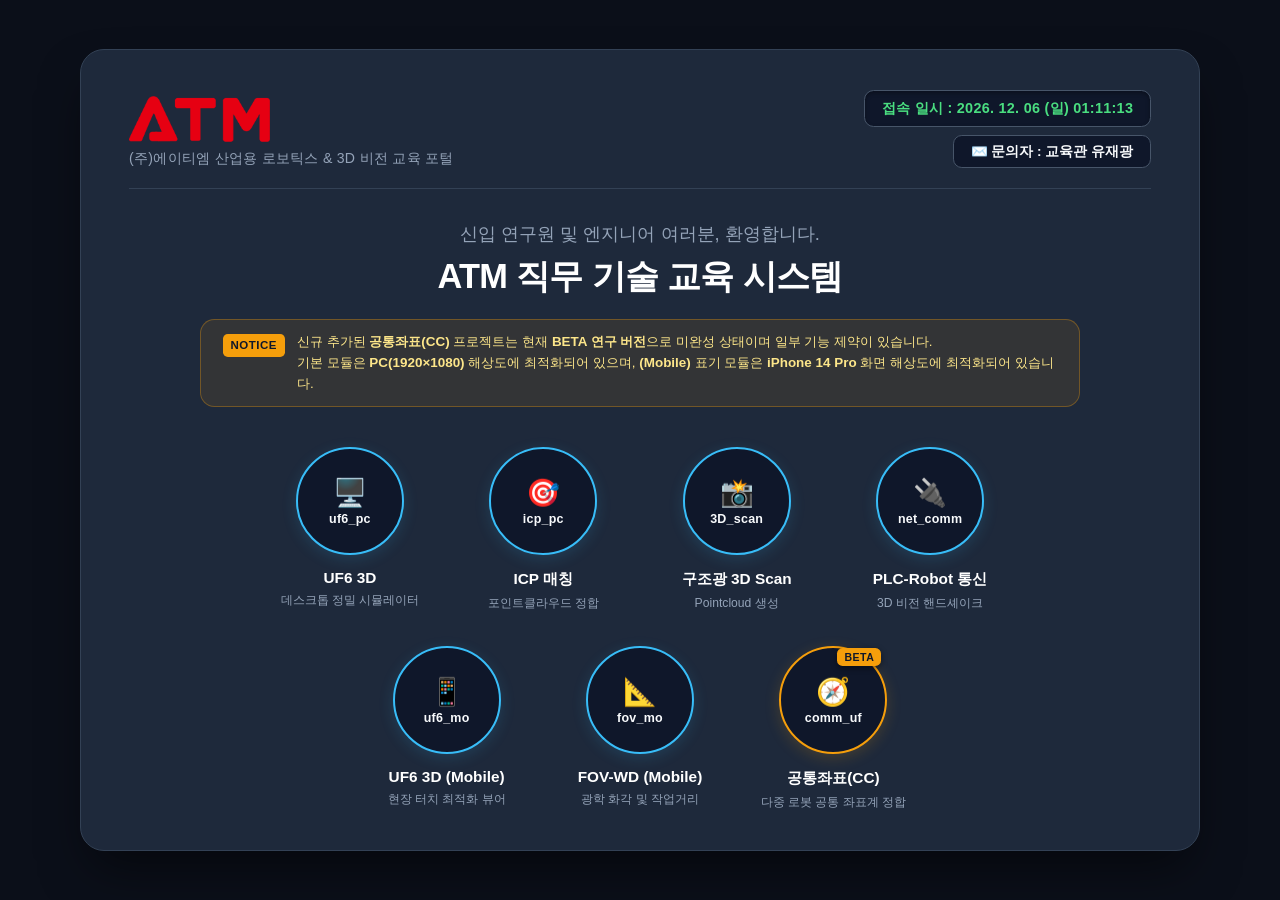
==== index.html @ d4930026 "Common Coordinate 도입 공통좌표계 이용한 시뮬레이터 프로젝트 투입.. 아직은 베타 시작 버젼 comm_uf.html" ====
<!DOCTYPE html>
<html lang="ko">
<head>
  <meta charset="UTF-8">
  <meta name="viewport" content="width=device-width, initial-scale=1.0, viewport-fit=cover">
  <title>ATM 신입 직원 교육 시스템</title>
  <style>
    :root {
      --bg-color: #0b0f19;
      --card-bg: #1e293b;
      --card-border: #334155;
      --accent-blue: #38bdf8;
      --accent-green: #4ade80;
      --accent-amber: #f59e0b;
      --text-main: #f8fafc;
      --text-sub: #94a3b8;
    }

    * {
      box-sizing: border-box;
      margin: 0;
      padding: 0;
      font-family: -apple-system, BlinkMacSystemFont, "Segoe UI", Roboto, "Noto Sans KR", sans-serif;
    }

    body {
      background-color: var(--bg-color);
      color: var(--text-main);
      min-height: 100vh;
      display: flex;
      justify-content: center;
      align-items: center;
      padding: 1.5rem;
    }

    /* PC 1920x1080 기준 쾌적한 와이드 카드 컨테이너 */
    .container {
      background: var(--card-bg);
      border: 1px solid var(--card-border);
      border-radius: 1.5rem;
      padding: 2.5rem 3rem;
      max-width: 1120px;
      width: 100%;
      box-shadow: 0 25px 50px -12px rgba(0, 0, 0, 0.55);
    }

    /* 헤더 영역: ATM 로고 이미지(홈페이지 링크) 및 실시간 접속 일시 + 문의자 박스 */
    .header {
      display: flex;
      justify-content: space-between;
      align-items: flex-end;
      border-bottom: 1px solid var(--card-border);
      padding-bottom: 1.25rem;
      margin-bottom: 2rem;
      gap: 1rem;
    }

    .brand-wrap {
      display: flex;
      flex-direction: column;
      gap: 0.45rem;
    }

    .brand-link {
      display: inline-flex;
      align-items: center;
      text-decoration: none;
      transition: transform 0.2s ease, opacity 0.2s ease;
      width: fit-content;
    }

    .brand-link:hover {
      transform: scale(1.03);
      opacity: 0.92;
    }

    /* 기존 2rem 텍스트보다 크고 선명한 로고 크기 */
    .brand-logo {
      height: 46px;
      width: auto;
      display: block;
      object-fit: contain;
    }

    .brand-sub {
      font-size: 0.88rem;
      color: var(--text-sub);
      font-weight: 500;
      letter-spacing: 0.02em;
    }

    /* 우측 정렬 컨테이너: 접속 일시 뱃지와 문의자 박스의 오른쪽 끝선 일치 */
    .header-right {
      display: flex;
      flex-direction: column;
      align-items: flex-end;
      gap: 0.5rem;
    }

    .date-badge {
      background: #0f172a;
      border: 1px solid #475569;
      padding: 0.5rem 1.05rem;
      border-radius: 0.6rem;
      font-size: 0.9rem;
      font-weight: 600;
      color: var(--accent-green);
      letter-spacing: 0.02em;
      box-shadow: inset 0 2px 4px rgba(0, 0, 0, 0.3);
      white-space: nowrap;
      font-variant-numeric: tabular-nums;
    }

    /* 문의자 메일 링크 박스 (헤더 하단 구분선 바로 위, 우측 끝 정렬) */
    .contact-box {
      display: inline-flex;
      align-items: center;
      gap: 0.45rem;
      background: #0f172a;
      border: 1px solid #475569;
      padding: 0.42rem 1.05rem;
      border-radius: 0.55rem;
      font-size: 0.85rem;
      font-weight: 600;
      color: var(--text-main);
      text-decoration: none;
      transition: all 0.2s ease;
      white-space: nowrap;
    }

    .contact-box:hover {
      border-color: var(--accent-blue);
      background: rgba(56, 189, 248, 0.12);
      color: var(--accent-blue);
      box-shadow: 0 0 12px rgba(56, 189, 248, 0.25);
    }

    /* 인사말 및 메인 타이틀 */
    .greeting-section {
      text-align: center;
      margin-bottom: 2.5rem;
    }

    .welcome-text {
      font-size: 1.15rem;
      color: var(--text-sub);
      margin-bottom: 0.5rem;
      font-weight: 400;
    }

    .main-title {
      font-size: 2.15rem;
      font-weight: 800;
      color: #ffffff;
      letter-spacing: -0.02em;
      line-height: 1.3;
      margin-bottom: 1.25rem;
    }

    /* 안내 공지 배너 */
    .notice-banner {
      display: inline-flex;
      align-items: flex-start;
      gap: 0.75rem;
      background: rgba(245, 158, 11, 0.1);
      border: 1px solid rgba(245, 158, 11, 0.32);
      color: #fde68a;
      padding: 0.75rem 1.35rem;
      border-radius: 0.9rem;
      font-size: 0.84rem;
      line-height: 1.55;
      text-align: left;
      max-width: 880px;
    }

    .notice-tag {
      background: var(--accent-amber);
      color: #0f172a;
      font-size: 0.72rem;
      font-weight: 800;
      padding: 0.18rem 0.5rem;
      border-radius: 0.3rem;
      letter-spacing: 0.04em;
      flex-shrink: 0;
      margin-top: 0.12rem;
    }

    /* 7대 모듈 2단 균형 배치 (상단 4개 PC 전용 / 하단 3개 Mobile 및 Beta) */
    .modules-wrapper {
      display: flex;
      flex-direction: column;
      gap: 2.2rem;
    }

    .modules-row {
      display: flex;
      justify-content: center;
      flex-wrap: wrap;
      gap: 2.4rem;
    }

    .module-item {
      display: flex;
      flex-direction: column;
      align-items: center;
      text-decoration: none;
      color: inherit;
      width: 155px;
      position: relative;
      transition: transform 0.25s cubic-bezier(0.4, 0, 0.2, 1);
    }

    .module-item:hover {
      transform: translateY(-6px);
    }

    /* 원형 버튼 디자인 */
    .circle-btn {
      width: 108px;
      height: 108px;
      border-radius: 50%;
      background: #0f172a;
      border: 2px solid var(--accent-blue);
      display: flex;
      flex-direction: column;
      justify-content: center;
      align-items: center;
      box-shadow: 0 4px 15px rgba(56, 189, 248, 0.15);
      transition: all 0.25s ease;
      cursor: pointer;
      position: relative;
    }

    .module-item:hover .circle-btn {
      background: var(--accent-blue);
      border-color: var(--accent-blue);
      box-shadow: 0 0 24px rgba(56, 189, 248, 0.55);
    }

    /* Beta 프로젝트 강조 테두리 */
    .module-item.is-beta .circle-btn {
      border-color: var(--accent-amber);
      box-shadow: 0 4px 15px rgba(245, 158, 11, 0.18);
    }

    .module-item.is-beta:hover .circle-btn {
      background: var(--accent-amber);
      border-color: var(--accent-amber);
      box-shadow: 0 0 24px rgba(245, 158, 11, 0.55);
    }

    .btn-icon {
      font-size: 1.7rem;
      margin-bottom: 0.22rem;
      color: var(--accent-blue);
      transition: color 0.25s ease;
    }

    .module-item.is-beta .btn-icon {
      color: var(--accent-amber);
    }

    .btn-code {
      font-size: 0.78rem;
      font-weight: 700;
      color: var(--text-main);
      transition: color 0.25s ease;
      letter-spacing: 0.02em;
    }

    .module-item:hover .btn-icon,
    .module-item:hover .btn-code {
      color: #0f172a;
    }

    /* 오직 공통좌표(CC)에만 부착되는 BETA 뱃지 */
    .beta-badge {
      position: absolute;
      top: 0px;
      right: 4px;
      background: var(--accent-amber);
      color: #0f172a;
      font-size: 0.66rem;
      font-weight: 800;
      padding: 0.16rem 0.45rem;
      border-radius: 0.35rem;
      letter-spacing: 0.04em;
      box-shadow: 0 2px 6px rgba(0, 0, 0, 0.45);
    }

    /* 버튼 하단 텍스트 */
    .module-title {
      margin-top: 0.85rem;
      font-size: 0.96rem;
      font-weight: 700;
      text-align: center;
      color: #ffffff;
      white-space: nowrap;
    }

    .module-desc {
      font-size: 0.76rem;
      color: var(--text-sub);
      text-align: center;
      margin-top: 0.3rem;
      line-height: 1.35;
      word-break: keep-all;
    }

    /* 태블릿 반응형 */
    @media (max-width: 880px) {
      .container {
        padding: 2rem 1.5rem;
      }

      .modules-row {
        gap: 1.6rem 1.2rem;
      }

      .module-item {
        width: 140px;
      }
    }

    /* iPhone 14 Pro (393 x 852pt) 및 모바일 화면 최적화 */
    @media (max-width: 480px) {
      body {
        padding: 1rem 0.85rem;
        align-items: flex-start;
      }

      .container {
        padding: 1.4rem 1.1rem;
        border-radius: 1.2rem;
      }

      .header {
        flex-direction: column;
        align-items: stretch;
        gap: 0.85rem;
        padding-bottom: 1rem;
        margin-bottom: 1.4rem;
      }

      .brand-logo {
        height: 40px;
      }

      .brand-sub {
        font-size: 0.8rem;
      }

      .header-right {
        align-items: flex-end;
        width: 100%;
      }

      .date-badge {
        font-size: 0.8rem;
        padding: 0.45rem 0.85rem;
      }

      .contact-box {
        font-size: 0.78rem;
        padding: 0.4rem 0.85rem;
      }

      .greeting-section {
        margin-bottom: 1.75rem;
      }

      .welcome-text {
        font-size: 0.98rem;
      }

      .main-title {
        font-size: 1.5rem;
        margin-bottom: 1rem;
      }

      .notice-banner {
        font-size: 0.77rem;
        padding: 0.65rem 0.9rem;
        border-radius: 0.75rem;
      }

      .modules-wrapper {
        gap: 1.25rem;
      }

      .modules-row {
        display: grid;
        grid-template-columns: repeat(2, 1fr);
        gap: 1.25rem 0.75rem;
        justify-items: center;
      }

      /* 하단 3개 모듈 중 마지막 7번째 항목은 모바일 2열 그리드 하단 중앙 정렬 */
      .modules-row.bottom-row .module-item:last-child {
        grid-column: 1 / -1;
      }

      .module-item {
        width: 100%;
        max-width: 155px;
      }

      .circle-btn {
        width: 92px;
        height: 92px;
      }

      .btn-icon {
        font-size: 1.5rem;
      }

      .btn-code {
        font-size: 0.74rem;
      }

      .module-title {
        font-size: 0.88rem;
      }

      .module-desc {
        font-size: 0.72rem;
      }
    }
  </style>
</head>
<body>

  <main class="container">
    <!-- 1. 헤더: ATM 로고(홈페이지 새창 링크) 및 실시간 접속 일시 + 문의자 메일 링크 박스 -->
    <header class="header">
      <div class="brand-wrap">
        <a href="http://www.atmc.co.kr/" target="_blank" rel="noopener noreferrer" class="brand-link" title="(주)에이티엠 공식 홈페이지 새 창으로 열기">
          <img src="./image/atm_red.png" alt="ATM 로고" class="brand-logo">
        </a>
        <div class="brand-sub">(주)에이티엠 산업용 로보틱스 & 3D 비전 교육 포털</div>
      </div>

      <div class="header-right">
        <div class="date-badge" id="currentDateTime">접속 일시 확인 중...</div>
        <a href="mailto:jaekwang.yoo@atmc.co.kr" class="contact-box" title="jaekwang.yoo@atmc.co.kr 로 문의 메일 보내기">
          <span>✉️ 문의자 : 교육관 유재광</span>
        </a>
      </div>
    </header>

    <!-- 2. 중앙 타이틀 및 안내 -->
    <section class="greeting-section">
      <p class="welcome-text">신입 연구원 및 엔지니어 여러분, 환영합니다.</p>
      <h1 class="main-title">ATM 직무 기술 교육 시스템</h1>
      
      <!-- 안내 공지 배너 -->
      <div class="notice-banner">
        <span class="notice-tag">NOTICE</span>
        <span>
          신규 추가된 <strong>공통좌표(CC)</strong> 프로젝트는 현재 <strong>BETA 연구 버전</strong>으로 미완성 상태이며 일부 기능 제약이 있습니다.<br>
          기본 모듈은 <strong>PC(1920×1080)</strong> 해상도에 최적화되어 있으며, <strong>(Mobile)</strong> 표기 모듈은 <strong>iPhone 14 Pro</strong> 화면 해상도에 최적화되어 있습니다.
        </span>
      </div>
    </section>

    <!-- 3. 원형 링크 모듈 (상단 4개 PC 모듈 / 하단 3개 Mobile 및 Beta 모듈) -->
    <nav class="modules-wrapper">
      <!-- 상단 행: 4개 PC 최적화 모듈 -->
      <div class="modules-row top-row">
        <!-- ① UF6 3D -->
        <a href="uf6_pc.html" class="module-item">
          <div class="circle-btn">
            <span class="btn-icon">🖥️</span>
            <span class="btn-code">uf6_pc</span>
          </div>
          <div class="module-title">UF6 3D</div>
          <div class="module-desc">데스크톱 정밀 시뮬레이터</div>
        </a>

        <!-- ② ICP 매칭 -->
        <a href="icp_pc.html" class="module-item">
          <div class="circle-btn">
            <span class="btn-icon">🎯</span>
            <span class="btn-code">icp_pc</span>
          </div>
          <div class="module-title">ICP 매칭</div>
          <div class="module-desc">포인트클라우드 정합</div>
        </a>

        <!-- ③ 구조광 3D Scan -->
        <a href="3D_scan.html" class="module-item">
          <div class="circle-btn">
            <span class="btn-icon">📸</span>
            <span class="btn-code">3D_scan</span>
          </div>
          <div class="module-title">구조광 3D Scan</div>
          <div class="module-desc">Pointcloud 생성</div>
        </a>

        <!-- ④ PLC-Robot 통신 -->
        <a href="net_comm.html" class="module-item">
          <div class="circle-btn">
            <span class="btn-icon">🔌</span>
            <span class="btn-code">net_comm</span>
          </div>
          <div class="module-title">PLC-Robot 통신</div>
          <div class="module-desc">3D 비전 핸드셰이크</div>
        </a>
      </div>

      <!-- 하단 행: 3개 (Mobile 2개 + Beta 1개) -->
      <div class="modules-row bottom-row">
        <!-- ⑤ UF6 3D (Mobile) -->
        <a href="uf6_mo.html" class="module-item">
          <div class="circle-btn">
            <span class="btn-icon">📱</span>
            <span class="btn-code">uf6_mo</span>
          </div>
          <div class="module-title">UF6 3D (Mobile)</div>
          <div class="module-desc">현장 터치 최적화 뷰어</div>
        </a>

        <!-- ⑥ FOV-WD (Mobile) -->
        <a href="fov_mo.html" class="module-item">
          <div class="circle-btn">
            <span class="btn-icon">📐</span>
            <span class="btn-code">fov_mo</span>
          </div>
          <div class="module-title">FOV-WD (Mobile)</div>
          <div class="module-desc">광학 화각 및 작업거리</div>
        </a>

        <!-- ⑦ 공통좌표(CC) (유일한 BETA 프로젝트) -->
        <a href="comm_uf.html" class="module-item is-beta">
          <div class="circle-btn">
            <span class="beta-badge">BETA</span>
            <span class="btn-icon">🧭</span>
            <span class="btn-code">comm_uf</span>
          </div>
          <div class="module-title">공통좌표(CC)</div>
          <div class="module-desc">다중 로봇 공통 좌표계 정합</div>
        </a>
      </div>
    </nav>
  </main>

  <script>
    // 접속 일자 및 실시간 시:분:초 표기 (YYYY. MM. DD (요일) HH:MM:SS)
    function updateAccessDateTime() {
      const dateElement = document.getElementById('currentDateTime');
      const now = new Date();
      const year = now.getFullYear();
      const month = String(now.getMonth() + 1).padStart(2, '0');
      const day = String(now.getDate()).padStart(2, '0');
      const hours = String(now.getHours()).padStart(2, '0');
      const minutes = String(now.getMinutes()).padStart(2, '0');
      const seconds = String(now.getSeconds()).padStart(2, '0');

      const weekdays = ['일', '월', '화', '수', '목', '금', '토'];
      const weekday = weekdays[now.getDay()];

      dateElement.textContent = `접속 일시 : ${year}. ${month}. ${day} (${weekday}) ${hours}:${minutes}:${seconds}`;
    }

    updateAccessDateTime();
    setInterval(updateAccessDateTime, 1000);
  </script>
</body>
</html>
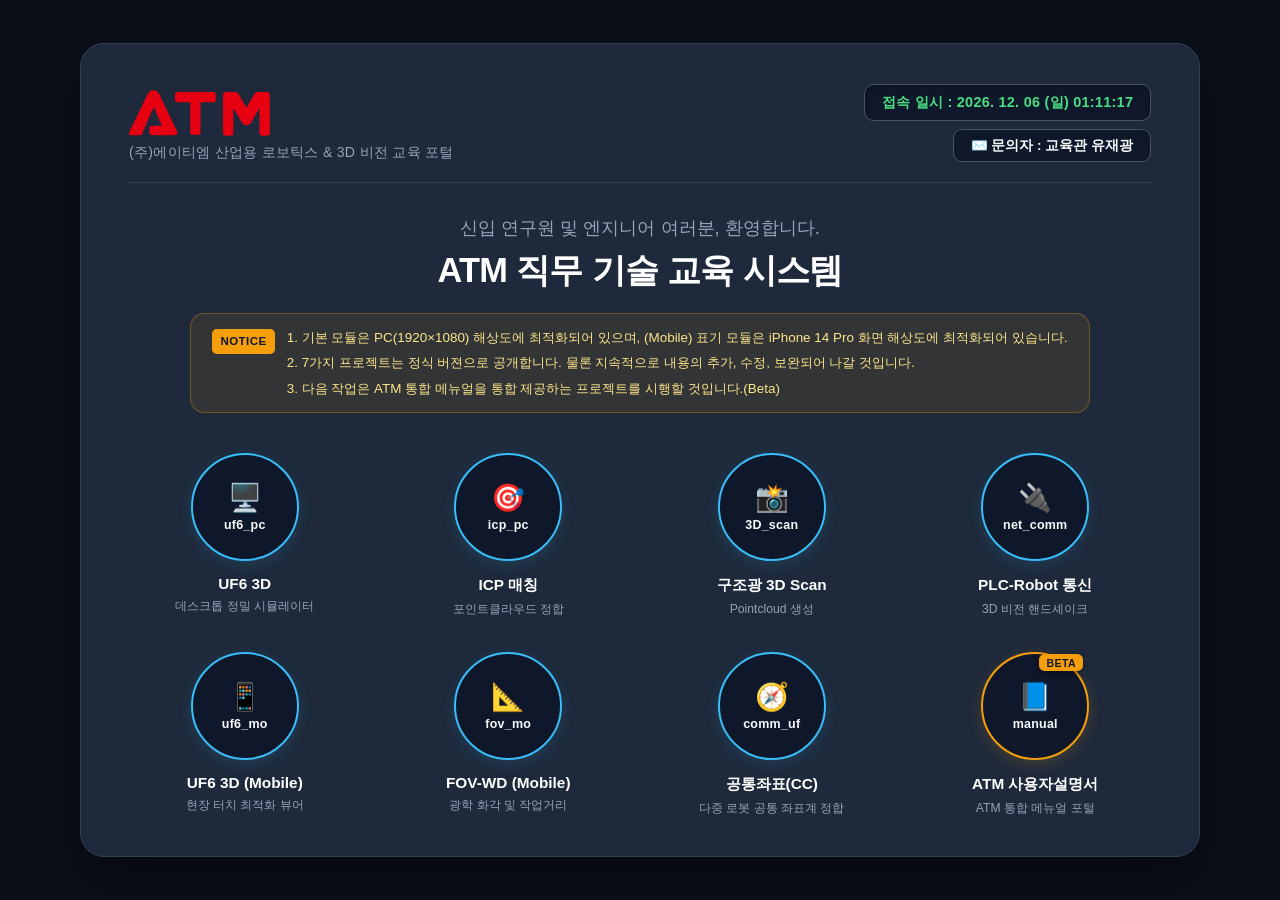
==== commit f2c9f8af: "Common Coordinate System 구축 공통좌표을 이용한 시뮬레이터 정식 V1.0 구축 작업을 함> 그리고 각종 메뉴얼 파일을 업로드함." ====
--- a/index.html
+++ b/index.html
@@ -165,12 +165,12 @@
       background: rgba(245, 158, 11, 0.1);
       border: 1px solid rgba(245, 158, 11, 0.32);
       color: #fde68a;
-      padding: 0.75rem 1.35rem;
+      padding: 0.8rem 1.35rem;
       border-radius: 0.9rem;
       font-size: 0.84rem;
-      line-height: 1.55;
+      line-height: 1.6;
       text-align: left;
-      max-width: 880px;
+      max-width: 920px;
     }
 
     .notice-tag {
@@ -182,10 +182,16 @@
       border-radius: 0.3rem;
       letter-spacing: 0.04em;
       flex-shrink: 0;
-      margin-top: 0.12rem;
-    }
-
-    /* 7대 모듈 2단 균형 배치 (상단 4개 PC 전용 / 하단 3개 Mobile 및 Beta) */
+      margin-top: 0.15rem;
+    }
+
+    .notice-list {
+      display: flex;
+      flex-direction: column;
+      gap: 0.25rem;
+    }
+
+    /* 8대 모듈 2단 균형 배치 (상단 4개 / 하단 4개) */
     .modules-wrapper {
       display: flex;
       flex-direction: column;
@@ -193,10 +199,11 @@
     }
 
     .modules-row {
-      display: flex;
-      justify-content: center;
-      flex-wrap: wrap;
-      gap: 2.4rem;
+      display: grid;
+      grid-template-columns: repeat(4, 1fr);
+      gap: 1.5rem 2rem;
+      justify-items: center;
+      align-items: start;
     }
 
     .module-item {
@@ -205,7 +212,8 @@
       align-items: center;
       text-decoration: none;
       color: inherit;
-      width: 155px;
+      width: 100%;
+      max-width: 165px;
       position: relative;
       transition: transform 0.25s cubic-bezier(0.4, 0, 0.2, 1);
     }
@@ -214,7 +222,7 @@
       transform: translateY(-6px);
     }
 
-    /* 원형 버튼 디자인 */
+    /* 원형 버튼 디자인 (기본 파란색 통일) */
     .circle-btn {
       width: 108px;
       height: 108px;
@@ -237,7 +245,7 @@
       box-shadow: 0 0 24px rgba(56, 189, 248, 0.55);
     }
 
-    /* Beta 프로젝트 강조 테두리 */
+    /* Beta 프로젝트 강조 테두리 (오직 manual.html ATM 사용자설명서만 해당) */
     .module-item.is-beta .circle-btn {
       border-color: var(--accent-amber);
       box-shadow: 0 4px 15px rgba(245, 158, 11, 0.18);
@@ -273,7 +281,7 @@
       color: #0f172a;
     }
 
-    /* 오직 공통좌표(CC)에만 부착되는 BETA 뱃지 */
+    /* ATM 사용자설명서에만 부착되는 BETA 뱃지 */
     .beta-badge {
       position: absolute;
       top: 0px;
@@ -316,10 +324,6 @@
       .modules-row {
         gap: 1.6rem 1.2rem;
       }
-
-      .module-item {
-        width: 140px;
-      }
     }
 
     /* iPhone 14 Pro (393 x 852pt) 및 모바일 화면 최적화 */
@@ -389,20 +393,8 @@
       }
 
       .modules-row {
-        display: grid;
         grid-template-columns: repeat(2, 1fr);
         gap: 1.25rem 0.75rem;
-        justify-items: center;
-      }
-
-      /* 하단 3개 모듈 중 마지막 7번째 항목은 모바일 2열 그리드 하단 중앙 정렬 */
-      .modules-row.bottom-row .module-item:last-child {
-        grid-column: 1 / -1;
-      }
-
-      .module-item {
-        width: 100%;
-        max-width: 155px;
       }
 
       .circle-btn {
@@ -456,16 +448,17 @@
       <!-- 안내 공지 배너 -->
       <div class="notice-banner">
         <span class="notice-tag">NOTICE</span>
-        <span>
-          신규 추가된 <strong>공통좌표(CC)</strong> 프로젝트는 현재 <strong>BETA 연구 버전</strong>으로 미완성 상태이며 일부 기능 제약이 있습니다.<br>
-          기본 모듈은 <strong>PC(1920×1080)</strong> 해상도에 최적화되어 있으며, <strong>(Mobile)</strong> 표기 모듈은 <strong>iPhone 14 Pro</strong> 화면 해상도에 최적화되어 있습니다.
-        </span>
+        <div class="notice-list">
+          <span>1. 기본 모듈은 PC(1920×1080) 해상도에 최적화되어 있으며, (Mobile) 표기 모듈은 iPhone 14 Pro 화면 해상도에 최적화되어 있습니다.</span>
+          <span>2. 7가지 프로젝트는 정식 버젼으로 공개합니다. 물론 지속적으로 내용의 추가, 수정, 보완되어 나갈 것입니다.</span>
+          <span>3. 다음 작업은 ATM 통합 메뉴얼을 통합 제공하는 프로젝트를 시행할 것입니다.(Beta)</span>
+        </div>
       </div>
     </section>
 
-    <!-- 3. 원형 링크 모듈 (상단 4개 PC 모듈 / 하단 3개 Mobile 및 Beta 모듈) -->
+    <!-- 3. 원형 링크 모듈 (상단 4개 / 하단 4개 2단 균형 배치) -->
     <nav class="modules-wrapper">
-      <!-- 상단 행: 4개 PC 최적화 모듈 -->
+      <!-- 상단 행: 4개 모듈 -->
       <div class="modules-row top-row">
         <!-- ① UF6 3D -->
         <a href="uf6_pc.html" class="module-item">
@@ -508,7 +501,7 @@
         </a>
       </div>
 
-      <!-- 하단 행: 3개 (Mobile 2개 + Beta 1개) -->
+      <!-- 하단 행: 4개 모듈 (모바일 2개 + 공통좌표(CC) 정식 전환 + ATM 사용자설명서 Beta) -->
       <div class="modules-row bottom-row">
         <!-- ⑤ UF6 3D (Mobile) -->
         <a href="uf6_mo.html" class="module-item">
@@ -530,15 +523,25 @@
           <div class="module-desc">광학 화각 및 작업거리</div>
         </a>
 
-        <!-- ⑦ 공통좌표(CC) (유일한 BETA 프로젝트) -->
-        <a href="comm_uf.html" class="module-item is-beta">
-          <div class="circle-btn">
-            <span class="beta-badge">BETA</span>
+        <!-- ⑦ 공통좌표(CC) (정식 공개 전환 - 일반 원형 스타일) -->
+        <a href="comm_uf.html" class="module-item">
+          <div class="circle-btn">
             <span class="btn-icon">🧭</span>
             <span class="btn-code">comm_uf</span>
           </div>
           <div class="module-title">공통좌표(CC)</div>
           <div class="module-desc">다중 로봇 공통 좌표계 정합</div>
+        </a>
+
+        <!-- ⑧ ATM 사용자설명서 (신규 추가 / BETA 프로젝트) -->
+        <a href="manual.html" class="module-item is-beta">
+          <div class="circle-btn">
+            <span class="beta-badge">BETA</span>
+            <span class="btn-icon">📘</span>
+            <span class="btn-code">manual</span>
+          </div>
+          <div class="module-title">ATM 사용자설명서</div>
+          <div class="module-desc">ATM 통합 메뉴얼 포털</div>
         </a>
       </div>
     </nav>
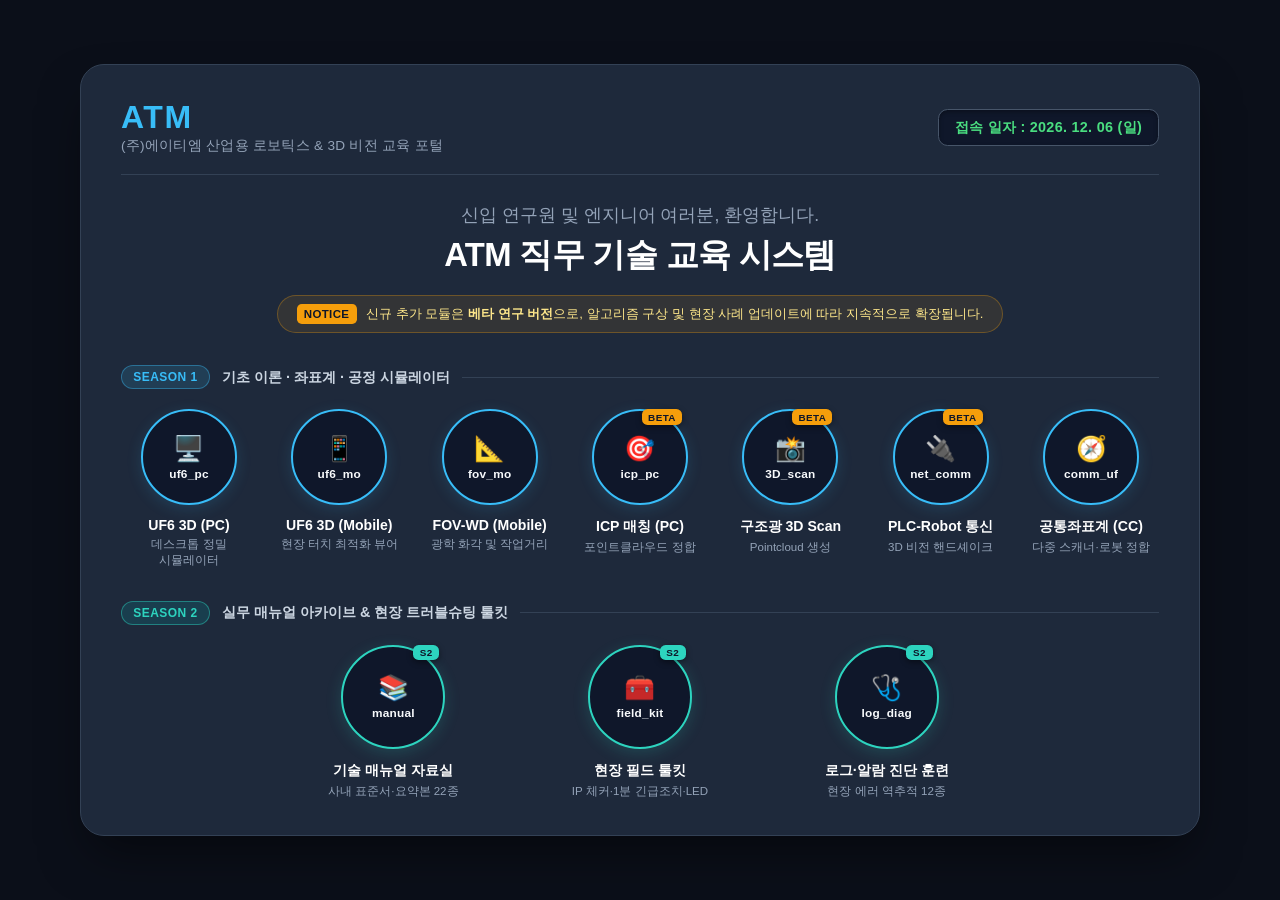
==== commit 47678a3a: "Season2 Start ATM system Troubleshooting Solution Collection Modified... 2026-11-22" ====
--- a/index.html
+++ b/index.html
@@ -2,7 +2,7 @@
 <html lang="ko">
 <head>
   <meta charset="UTF-8">
-  <meta name="viewport" content="width=device-width, initial-scale=1.0, viewport-fit=cover">
+  <meta name="viewport" content="width=device-width, initial-scale=1.0">
   <title>ATM 신입 직원 교육 시스템</title>
   <style>
     :root {
@@ -12,6 +12,7 @@
       --accent-blue: #38bdf8;
       --accent-green: #4ade80;
       --accent-amber: #f59e0b;
+      --accent-cyan: #00adb5;
       --text-main: #f8fafc;
       --text-sub: #94a3b8;
     }
@@ -33,74 +34,54 @@
       padding: 1.5rem;
     }
 
-    /* PC 1920x1080 기준 쾌적한 와이드 카드 컨테이너 */
     .container {
       background: var(--card-bg);
       border: 1px solid var(--card-border);
       border-radius: 1.5rem;
-      padding: 2.5rem 3rem;
+      padding: 2.25rem 2.5rem;
       max-width: 1120px;
       width: 100%;
-      box-shadow: 0 25px 50px -12px rgba(0, 0, 0, 0.55);
-    }
-
-    /* 헤더 영역: ATM 로고 이미지(홈페이지 링크) 및 실시간 접속 일시 + 문의자 박스 */
+      box-shadow: 0 25px 50px -12px rgba(0, 0, 0, 0.5);
+    }
+
     .header {
       display: flex;
       justify-content: space-between;
-      align-items: flex-end;
+      align-items: center;
       border-bottom: 1px solid var(--card-border);
-      padding-bottom: 1.25rem;
-      margin-bottom: 2rem;
+      padding-bottom: 1.2rem;
+      margin-bottom: 1.75rem;
       gap: 1rem;
     }
 
     .brand-wrap {
       display: flex;
       flex-direction: column;
-      gap: 0.45rem;
-    }
-
-    .brand-link {
-      display: inline-flex;
-      align-items: center;
-      text-decoration: none;
-      transition: transform 0.2s ease, opacity 0.2s ease;
-      width: fit-content;
-    }
-
-    .brand-link:hover {
-      transform: scale(1.03);
-      opacity: 0.92;
-    }
-
-    /* 기존 2rem 텍스트보다 크고 선명한 로고 크기 */
-    .brand-logo {
-      height: 46px;
-      width: auto;
-      display: block;
-      object-fit: contain;
+      gap: 0.25rem;
+    }
+
+    .brand {
+      font-size: 2rem;
+      font-weight: 800;
+      letter-spacing: 0.05em;
+      color: var(--accent-blue);
+      display: flex;
+      align-items: center;
+      gap: 0.5rem;
+      line-height: 1;
     }
 
     .brand-sub {
-      font-size: 0.88rem;
+      font-size: 0.85rem;
       color: var(--text-sub);
       font-weight: 500;
       letter-spacing: 0.02em;
     }
 
-    /* 우측 정렬 컨테이너: 접속 일시 뱃지와 문의자 박스의 오른쪽 끝선 일치 */
-    .header-right {
-      display: flex;
-      flex-direction: column;
-      align-items: flex-end;
-      gap: 0.5rem;
-    }
-
     .date-badge {
       background: #0f172a;
       border: 1px solid #475569;
-      padding: 0.5rem 1.05rem;
+      padding: 0.5rem 1rem;
       border-radius: 0.6rem;
       font-size: 0.9rem;
       font-weight: 600;
@@ -108,69 +89,41 @@
       letter-spacing: 0.02em;
       box-shadow: inset 0 2px 4px rgba(0, 0, 0, 0.3);
       white-space: nowrap;
-      font-variant-numeric: tabular-nums;
-    }
-
-    /* 문의자 메일 링크 박스 (헤더 하단 구분선 바로 위, 우측 끝 정렬) */
-    .contact-box {
-      display: inline-flex;
-      align-items: center;
-      gap: 0.45rem;
-      background: #0f172a;
-      border: 1px solid #475569;
-      padding: 0.42rem 1.05rem;
-      border-radius: 0.55rem;
-      font-size: 0.85rem;
-      font-weight: 600;
-      color: var(--text-main);
-      text-decoration: none;
-      transition: all 0.2s ease;
-      white-space: nowrap;
-    }
-
-    .contact-box:hover {
-      border-color: var(--accent-blue);
-      background: rgba(56, 189, 248, 0.12);
-      color: var(--accent-blue);
-      box-shadow: 0 0 12px rgba(56, 189, 248, 0.25);
-    }
-
-    /* 인사말 및 메인 타이틀 */
+    }
+
     .greeting-section {
       text-align: center;
-      margin-bottom: 2.5rem;
+      margin-bottom: 2rem;
     }
 
     .welcome-text {
-      font-size: 1.15rem;
+      font-size: 1.1rem;
       color: var(--text-sub);
-      margin-bottom: 0.5rem;
+      margin-bottom: 0.45rem;
       font-weight: 400;
     }
 
     .main-title {
-      font-size: 2.15rem;
+      font-size: 2.05rem;
       font-weight: 800;
       color: #ffffff;
       letter-spacing: -0.02em;
       line-height: 1.3;
-      margin-bottom: 1.25rem;
-    }
-
-    /* 안내 공지 배너 */
+      margin-bottom: 1.1rem;
+    }
+
     .notice-banner {
       display: inline-flex;
-      align-items: flex-start;
-      gap: 0.75rem;
+      align-items: center;
+      gap: 0.6rem;
       background: rgba(245, 158, 11, 0.1);
-      border: 1px solid rgba(245, 158, 11, 0.32);
+      border: 1px solid rgba(245, 158, 11, 0.3);
       color: #fde68a;
-      padding: 0.8rem 1.35rem;
-      border-radius: 0.9rem;
-      font-size: 0.84rem;
-      line-height: 1.6;
+      padding: 0.5rem 1.15rem;
+      border-radius: 9999px;
+      font-size: 0.82rem;
+      line-height: 1.4;
       text-align: left;
-      max-width: 920px;
     }
 
     .notice-tag {
@@ -178,30 +131,65 @@
       color: #0f172a;
       font-size: 0.72rem;
       font-weight: 800;
-      padding: 0.18rem 0.5rem;
+      padding: 0.15rem 0.45rem;
       border-radius: 0.3rem;
+      letter-spacing: 0.03em;
+      flex-shrink: 0;
+    }
+
+    .section-divider {
+      display: flex;
+      align-items: center;
+      gap: 0.75rem;
+      margin-bottom: 1.25rem;
+    }
+
+    .season-pill {
+      font-size: 0.75rem;
+      font-weight: 800;
       letter-spacing: 0.04em;
-      flex-shrink: 0;
-      margin-top: 0.15rem;
-    }
-
-    .notice-list {
-      display: flex;
-      flex-direction: column;
-      gap: 0.25rem;
-    }
-
-    /* 8대 모듈 2단 균형 배치 (상단 4개 / 하단 4개) */
-    .modules-wrapper {
-      display: flex;
-      flex-direction: column;
-      gap: 2.2rem;
-    }
-
-    .modules-row {
+      padding: 0.25rem 0.7rem;
+      border-radius: 9999px;
+      background: rgba(56, 189, 248, 0.14);
+      border: 1px solid rgba(56, 189, 248, 0.4);
+      color: var(--accent-blue);
+      white-space: nowrap;
+    }
+
+    .season-pill.s2 {
+      background: rgba(0, 173, 181, 0.16);
+      border-color: rgba(45, 212, 191, 0.45);
+      color: #2dd4bf;
+    }
+
+    .section-label {
+      font-size: 0.9rem;
+      font-weight: 700;
+      color: #cbd5e1;
+      white-space: nowrap;
+    }
+
+    .divider-line {
+      flex: 1;
+      height: 1px;
+      background: var(--card-border);
+    }
+
+    .modules-grid {
       display: grid;
-      grid-template-columns: repeat(4, 1fr);
-      gap: 1.5rem 2rem;
+      grid-template-columns: repeat(7, 1fr);
+      gap: 0.9rem;
+      justify-items: center;
+      align-items: start;
+      margin-bottom: 2rem;
+    }
+
+    .s2-grid {
+      display: grid;
+      grid-template-columns: repeat(3, 1fr);
+      gap: 1.25rem;
+      max-width: 720px;
+      margin: 0 auto;
       justify-items: center;
       align-items: start;
     }
@@ -213,7 +201,6 @@
       text-decoration: none;
       color: inherit;
       width: 100%;
-      max-width: 165px;
       position: relative;
       transition: transform 0.25s cubic-bezier(0.4, 0, 0.2, 1);
     }
@@ -222,10 +209,9 @@
       transform: translateY(-6px);
     }
 
-    /* 원형 버튼 디자인 (기본 파란색 통일) */
     .circle-btn {
-      width: 108px;
-      height: 108px;
+      width: 96px;
+      height: 96px;
       border-radius: 50%;
       background: #0f172a;
       border: 2px solid var(--accent-blue);
@@ -242,34 +228,35 @@
     .module-item:hover .circle-btn {
       background: var(--accent-blue);
       border-color: var(--accent-blue);
-      box-shadow: 0 0 24px rgba(56, 189, 248, 0.55);
-    }
-
-    /* Beta 프로젝트 강조 테두리 (오직 manual.html ATM 사용자설명서만 해당) */
-    .module-item.is-beta .circle-btn {
-      border-color: var(--accent-amber);
-      box-shadow: 0 4px 15px rgba(245, 158, 11, 0.18);
-    }
-
-    .module-item.is-beta:hover .circle-btn {
-      background: var(--accent-amber);
-      border-color: var(--accent-amber);
-      box-shadow: 0 0 24px rgba(245, 158, 11, 0.55);
+      box-shadow: 0 0 22px rgba(56, 189, 248, 0.5);
+    }
+
+    .circle-btn.s2-btn {
+      width: 104px;
+      height: 104px;
+      border-color: #2dd4bf;
+      box-shadow: 0 4px 16px rgba(45, 212, 191, 0.18);
+    }
+
+    .module-item:hover .circle-btn.s2-btn {
+      background: #2dd4bf;
+      border-color: #2dd4bf;
+      box-shadow: 0 0 24px rgba(45, 212, 191, 0.55);
     }
 
     .btn-icon {
-      font-size: 1.7rem;
-      margin-bottom: 0.22rem;
+      font-size: 1.55rem;
+      margin-bottom: 0.2rem;
       color: var(--accent-blue);
       transition: color 0.25s ease;
     }
 
-    .module-item.is-beta .btn-icon {
-      color: var(--accent-amber);
+    .circle-btn.s2-btn .btn-icon {
+      color: #2dd4bf;
     }
 
     .btn-code {
-      font-size: 0.78rem;
+      font-size: 0.74rem;
       font-weight: 700;
       color: var(--text-main);
       transition: color 0.25s ease;
@@ -281,25 +268,37 @@
       color: #0f172a;
     }
 
-    /* ATM 사용자설명서에만 부착되는 BETA 뱃지 */
     .beta-badge {
       position: absolute;
-      top: 0px;
+      top: -2px;
       right: 4px;
       background: var(--accent-amber);
       color: #0f172a;
-      font-size: 0.66rem;
+      font-size: 0.62rem;
       font-weight: 800;
-      padding: 0.16rem 0.45rem;
+      padding: 0.14rem 0.38rem;
+      border-radius: 0.35rem;
+      letter-spacing: 0.04em;
+      box-shadow: 0 2px 6px rgba(0, 0, 0, 0.4);
+    }
+
+    .new-badge {
+      position: absolute;
+      top: -2px;
+      right: 4px;
+      background: #2dd4bf;
+      color: #0f172a;
+      font-size: 0.62rem;
+      font-weight: 900;
+      padding: 0.14rem 0.42rem;
       border-radius: 0.35rem;
       letter-spacing: 0.04em;
       box-shadow: 0 2px 6px rgba(0, 0, 0, 0.45);
     }
 
-    /* 버튼 하단 텍스트 */
     .module-title {
-      margin-top: 0.85rem;
-      font-size: 0.96rem;
+      margin-top: 0.75rem;
+      font-size: 0.88rem;
       font-weight: 700;
       text-align: center;
       color: #ffffff;
@@ -307,115 +306,53 @@
     }
 
     .module-desc {
-      font-size: 0.76rem;
+      font-size: 0.72rem;
       color: var(--text-sub);
       text-align: center;
-      margin-top: 0.3rem;
+      margin-top: 0.25rem;
       line-height: 1.35;
       word-break: keep-all;
     }
 
-    /* 태블릿 반응형 */
-    @media (max-width: 880px) {
+    @media (max-width: 1024px) {
+      .modules-grid {
+        grid-template-columns: repeat(4, 1fr);
+        gap: 1.4rem 1rem;
+      }
+    }
+
+    @media (max-width: 640px) {
       .container {
-        padding: 2rem 1.5rem;
-      }
-
-      .modules-row {
-        gap: 1.6rem 1.2rem;
-      }
-    }
-
-    /* iPhone 14 Pro (393 x 852pt) 및 모바일 화면 최적화 */
-    @media (max-width: 480px) {
-      body {
-        padding: 1rem 0.85rem;
-        align-items: flex-start;
-      }
-
-      .container {
-        padding: 1.4rem 1.1rem;
-        border-radius: 1.2rem;
+        padding: 1.5rem 1.2rem;
       }
 
       .header {
         flex-direction: column;
-        align-items: stretch;
-        gap: 0.85rem;
-        padding-bottom: 1rem;
-        margin-bottom: 1.4rem;
-      }
-
-      .brand-logo {
-        height: 40px;
-      }
-
-      .brand-sub {
+        align-items: flex-start;
+        gap: 0.8rem;
+      }
+
+      .modules-grid {
+        grid-template-columns: repeat(2, 1fr);
+        gap: 1.25rem 0.8rem;
+      }
+
+      .s2-grid {
+        grid-template-columns: repeat(3, 1fr);
+        gap: 0.9rem 0.5rem;
+      }
+
+      .circle-btn, .circle-btn.s2-btn {
+        width: 88px;
+        height: 88px;
+      }
+
+      .main-title {
+        font-size: 1.55rem;
+      }
+
+      .module-title {
         font-size: 0.8rem;
-      }
-
-      .header-right {
-        align-items: flex-end;
-        width: 100%;
-      }
-
-      .date-badge {
-        font-size: 0.8rem;
-        padding: 0.45rem 0.85rem;
-      }
-
-      .contact-box {
-        font-size: 0.78rem;
-        padding: 0.4rem 0.85rem;
-      }
-
-      .greeting-section {
-        margin-bottom: 1.75rem;
-      }
-
-      .welcome-text {
-        font-size: 0.98rem;
-      }
-
-      .main-title {
-        font-size: 1.5rem;
-        margin-bottom: 1rem;
-      }
-
-      .notice-banner {
-        font-size: 0.77rem;
-        padding: 0.65rem 0.9rem;
-        border-radius: 0.75rem;
-      }
-
-      .modules-wrapper {
-        gap: 1.25rem;
-      }
-
-      .modules-row {
-        grid-template-columns: repeat(2, 1fr);
-        gap: 1.25rem 0.75rem;
-      }
-
-      .circle-btn {
-        width: 92px;
-        height: 92px;
-      }
-
-      .btn-icon {
-        font-size: 1.5rem;
-      }
-
-      .btn-code {
-        font-size: 0.74rem;
-      }
-
-      .module-title {
-        font-size: 0.88rem;
-      }
-
-      .module-desc {
-        font-size: 0.72rem;
       }
     }
   </style>
@@ -423,150 +360,152 @@
 <body>
 
   <main class="container">
-    <!-- 1. 헤더: ATM 로고(홈페이지 새창 링크) 및 실시간 접속 일시 + 문의자 메일 링크 박스 -->
     <header class="header">
       <div class="brand-wrap">
-        <a href="http://www.atmc.co.kr/" target="_blank" rel="noopener noreferrer" class="brand-link" title="(주)에이티엠 공식 홈페이지 새 창으로 열기">
-          <img src="./image/atm_red.png" alt="ATM 로고" class="brand-logo">
-        </a>
+        <div class="brand">ATM</div>
         <div class="brand-sub">(주)에이티엠 산업용 로보틱스 & 3D 비전 교육 포털</div>
       </div>
-
-      <div class="header-right">
-        <div class="date-badge" id="currentDateTime">접속 일시 확인 중...</div>
-        <a href="mailto:jaekwang.yoo@atmc.co.kr" class="contact-box" title="jaekwang.yoo@atmc.co.kr 로 문의 메일 보내기">
-          <span>✉️ 문의자 : 교육관 유재광</span>
-        </a>
-      </div>
+      <div class="date-badge" id="currentDate">접속일자 확인 중...</div>
     </header>
 
-    <!-- 2. 중앙 타이틀 및 안내 -->
     <section class="greeting-section">
       <p class="welcome-text">신입 연구원 및 엔지니어 여러분, 환영합니다.</p>
       <h1 class="main-title">ATM 직무 기술 교육 시스템</h1>
       
-      <!-- 안내 공지 배너 -->
       <div class="notice-banner">
         <span class="notice-tag">NOTICE</span>
-        <div class="notice-list">
-          <span>1. 기본 모듈은 PC(1920×1080) 해상도에 최적화되어 있으며, (Mobile) 표기 모듈은 iPhone 14 Pro 화면 해상도에 최적화되어 있습니다.</span>
-          <span>2. 7가지 프로젝트는 정식 버젼으로 공개합니다. 물론 지속적으로 내용의 추가, 수정, 보완되어 나갈 것입니다.</span>
-          <span>3. 다음 작업은 ATM 통합 메뉴얼을 통합 제공하는 프로젝트를 시행할 것입니다.(Beta)</span>
-        </div>
+        <span>신규 추가 모듈은 <strong>베타 연구 버전</strong>으로, 알고리즘 구상 및 현장 사례 업데이트에 따라 지속적으로 확장됩니다.</span>
       </div>
     </section>
 
-    <!-- 3. 원형 링크 모듈 (상단 4개 / 하단 4개 2단 균형 배치) -->
-    <nav class="modules-wrapper">
-      <!-- 상단 행: 4개 모듈 -->
-      <div class="modules-row top-row">
-        <!-- ① UF6 3D -->
-        <a href="uf6_pc.html" class="module-item">
-          <div class="circle-btn">
-            <span class="btn-icon">🖥️</span>
-            <span class="btn-code">uf6_pc</span>
-          </div>
-          <div class="module-title">UF6 3D</div>
-          <div class="module-desc">데스크톱 정밀 시뮬레이터</div>
-        </a>
-
-        <!-- ② ICP 매칭 -->
-        <a href="icp_pc.html" class="module-item">
-          <div class="circle-btn">
-            <span class="btn-icon">🎯</span>
-            <span class="btn-code">icp_pc</span>
-          </div>
-          <div class="module-title">ICP 매칭</div>
-          <div class="module-desc">포인트클라우드 정합</div>
-        </a>
-
-        <!-- ③ 구조광 3D Scan -->
-        <a href="3D_scan.html" class="module-item">
-          <div class="circle-btn">
-            <span class="btn-icon">📸</span>
-            <span class="btn-code">3D_scan</span>
-          </div>
-          <div class="module-title">구조광 3D Scan</div>
-          <div class="module-desc">Pointcloud 생성</div>
-        </a>
-
-        <!-- ④ PLC-Robot 통신 -->
-        <a href="net_comm.html" class="module-item">
-          <div class="circle-btn">
-            <span class="btn-icon">🔌</span>
-            <span class="btn-code">net_comm</span>
-          </div>
-          <div class="module-title">PLC-Robot 통신</div>
-          <div class="module-desc">3D 비전 핸드셰이크</div>
-        </a>
-      </div>
-
-      <!-- 하단 행: 4개 모듈 (모바일 2개 + 공통좌표(CC) 정식 전환 + ATM 사용자설명서 Beta) -->
-      <div class="modules-row bottom-row">
-        <!-- ⑤ UF6 3D (Mobile) -->
-        <a href="uf6_mo.html" class="module-item">
-          <div class="circle-btn">
-            <span class="btn-icon">📱</span>
-            <span class="btn-code">uf6_mo</span>
-          </div>
-          <div class="module-title">UF6 3D (Mobile)</div>
-          <div class="module-desc">현장 터치 최적화 뷰어</div>
-        </a>
-
-        <!-- ⑥ FOV-WD (Mobile) -->
-        <a href="fov_mo.html" class="module-item">
-          <div class="circle-btn">
-            <span class="btn-icon">📐</span>
-            <span class="btn-code">fov_mo</span>
-          </div>
-          <div class="module-title">FOV-WD (Mobile)</div>
-          <div class="module-desc">광학 화각 및 작업거리</div>
-        </a>
-
-        <!-- ⑦ 공통좌표(CC) (정식 공개 전환 - 일반 원형 스타일) -->
-        <a href="comm_uf.html" class="module-item">
-          <div class="circle-btn">
-            <span class="btn-icon">🧭</span>
-            <span class="btn-code">comm_uf</span>
-          </div>
-          <div class="module-title">공통좌표(CC)</div>
-          <div class="module-desc">다중 로봇 공통 좌표계 정합</div>
-        </a>
-
-        <!-- ⑧ ATM 사용자설명서 (신규 추가 / BETA 프로젝트) -->
-        <a href="manual.html" class="module-item is-beta">
-          <div class="circle-btn">
-            <span class="beta-badge">BETA</span>
-            <span class="btn-icon">📘</span>
-            <span class="btn-code">manual</span>
-          </div>
-          <div class="module-title">ATM 사용자설명서</div>
-          <div class="module-desc">ATM 통합 메뉴얼 포털</div>
-        </a>
-      </div>
+    <div class="section-divider">
+      <span class="season-pill">SEASON 1</span>
+      <span class="section-label">기초 이론 · 좌표계 · 공정 시뮬레이터</span>
+      <span class="divider-line"></span>
+    </div>
+
+    <nav class="modules-grid">
+      <a href="uf6_pc.html" class="module-item">
+        <div class="circle-btn">
+          <span class="btn-icon">🖥️</span>
+          <span class="btn-code">uf6_pc</span>
+        </div>
+        <div class="module-title">UF6 3D (PC)</div>
+        <div class="module-desc">데스크톱 정밀 시뮬레이터</div>
+      </a>
+
+      <a href="uf6_mo.html" class="module-item">
+        <div class="circle-btn">
+          <span class="btn-icon">📱</span>
+          <span class="btn-code">uf6_mo</span>
+        </div>
+        <div class="module-title">UF6 3D (Mobile)</div>
+        <div class="module-desc">현장 터치 최적화 뷰어</div>
+      </a>
+
+      <a href="fov_mo.html" class="module-item">
+        <div class="circle-btn">
+          <span class="btn-icon">📐</span>
+          <span class="btn-code">fov_mo</span>
+        </div>
+        <div class="module-title">FOV-WD (Mobile)</div>
+        <div class="module-desc">광학 화각 및 작업거리</div>
+      </a>
+
+      <a href="icp_pc.html" class="module-item">
+        <div class="circle-btn">
+          <span class="beta-badge">BETA</span>
+          <span class="btn-icon">🎯</span>
+          <span class="btn-code">icp_pc</span>
+        </div>
+        <div class="module-title">ICP 매칭 (PC)</div>
+        <div class="module-desc">포인트클라우드 정합</div>
+      </a>
+
+      <a href="3D_scan.html" class="module-item">
+        <div class="circle-btn">
+          <span class="beta-badge">BETA</span>
+          <span class="btn-icon">📸</span>
+          <span class="btn-code">3D_scan</span>
+        </div>
+        <div class="module-title">구조광 3D Scan</div>
+        <div class="module-desc">Pointcloud 생성</div>
+      </a>
+
+      <a href="net_comm.html" class="module-item">
+        <div class="circle-btn">
+          <span class="beta-badge">BETA</span>
+          <span class="btn-icon">🔌</span>
+          <span class="btn-code">net_comm</span>
+        </div>
+        <div class="module-title">PLC-Robot 통신</div>
+        <div class="module-desc">3D 비전 핸드셰이크</div>
+      </a>
+
+      <a href="comm_uf.html" class="module-item">
+        <div class="circle-btn">
+          <span class="btn-icon">🧭</span>
+          <span class="btn-code">comm_uf</span>
+        </div>
+        <div class="module-title">공통좌표계 (CC)</div>
+        <div class="module-desc">다중 스캐너·로봇 정합</div>
+      </a>
+    </nav>
+
+    <div class="section-divider">
+      <span class="season-pill s2">SEASON 2</span>
+      <span class="section-label">실무 매뉴얼 아카이브 & 현장 트러블슈팅 툴킷</span>
+      <span class="divider-line"></span>
+    </div>
+
+    <nav class="s2-grid">
+      <a href="manual.html" class="module-item">
+        <div class="circle-btn s2-btn">
+          <span class="new-badge">S2</span>
+          <span class="btn-icon">📚</span>
+          <span class="btn-code">manual</span>
+        </div>
+        <div class="module-title">기술 매뉴얼 자료실</div>
+        <div class="module-desc">사내 표준서·요약본 22종</div>
+      </a>
+
+      <a href="field_kit.html" class="module-item">
+        <div class="circle-btn s2-btn">
+          <span class="new-badge">S2</span>
+          <span class="btn-icon">🧰</span>
+          <span class="btn-code">field_kit</span>
+        </div>
+        <div class="module-title">현장 필드 툴킷</div>
+        <div class="module-desc">IP 체커·1분 긴급조치·LED</div>
+      </a>
+
+      <a href="log_diag.html" class="module-item">
+        <div class="circle-btn s2-btn">
+          <span class="new-badge">S2</span>
+          <span class="btn-icon">🩺</span>
+          <span class="btn-code">log_diag</span>
+        </div>
+        <div class="module-title">로그·알람 진단 훈련</div>
+        <div class="module-desc">현장 에러 역추적 12종</div>
+      </a>
     </nav>
   </main>
 
   <script>
-    // 접속 일자 및 실시간 시:분:초 표기 (YYYY. MM. DD (요일) HH:MM:SS)
-    function updateAccessDateTime() {
-      const dateElement = document.getElementById('currentDateTime');
+    function updateAccessDate() {
+      const dateElement = document.getElementById('currentDate');
       const now = new Date();
       const year = now.getFullYear();
       const month = String(now.getMonth() + 1).padStart(2, '0');
       const day = String(now.getDate()).padStart(2, '0');
-      const hours = String(now.getHours()).padStart(2, '0');
-      const minutes = String(now.getMinutes()).padStart(2, '0');
-      const seconds = String(now.getSeconds()).padStart(2, '0');
-
+      
       const weekdays = ['일', '월', '화', '수', '목', '금', '토'];
       const weekday = weekdays[now.getDay()];
 
-      dateElement.textContent = `접속 일시 : ${year}. ${month}. ${day} (${weekday}) ${hours}:${minutes}:${seconds}`;
-    }
-
-    updateAccessDateTime();
-    setInterval(updateAccessDateTime, 1000);
+      dateElement.textContent = `접속 일자 : ${year}. ${month}. ${day} (${weekday})`;
+    }
+
+    updateAccessDate();
   </script>
 </body>
 </html>
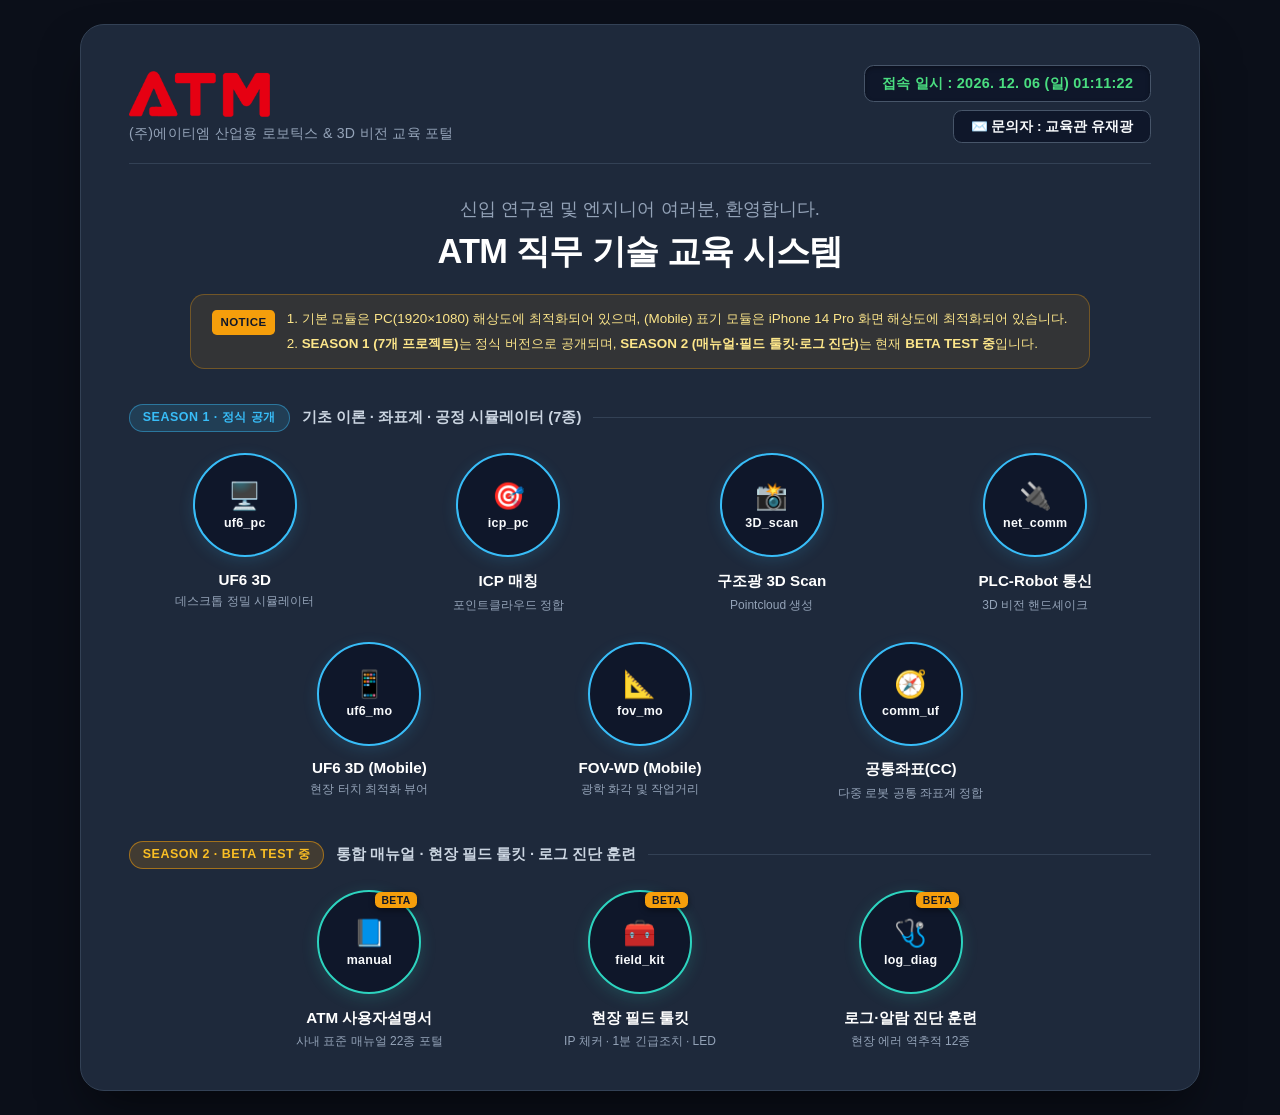
==== commit 67e7d413: "Update index.html Season_2 Index.html로 수정됨" ====
--- a/index.html
+++ b/index.html
@@ -2,7 +2,7 @@
 <html lang="ko">
 <head>
   <meta charset="UTF-8">
-  <meta name="viewport" content="width=device-width, initial-scale=1.0">
+  <meta name="viewport" content="width=device-width, initial-scale=1.0, viewport-fit=cover">
   <title>ATM 신입 직원 교육 시스템</title>
   <style>
     :root {
@@ -12,7 +12,7 @@
       --accent-blue: #38bdf8;
       --accent-green: #4ade80;
       --accent-amber: #f59e0b;
-      --accent-cyan: #00adb5;
+      --accent-teal: #2dd4bf;
       --text-main: #f8fafc;
       --text-sub: #94a3b8;
     }
@@ -38,50 +38,68 @@
       background: var(--card-bg);
       border: 1px solid var(--card-border);
       border-radius: 1.5rem;
-      padding: 2.25rem 2.5rem;
+      padding: 2.5rem 3rem;
       max-width: 1120px;
       width: 100%;
-      box-shadow: 0 25px 50px -12px rgba(0, 0, 0, 0.5);
-    }
-
+      box-shadow: 0 25px 50px -12px rgba(0, 0, 0, 0.55);
+    }
+
+    /* 헤더 영역: ATM 로고 이미지(홈페이지 링크) 및 실시간 접속 일시 + 문의자 박스 */
     .header {
       display: flex;
       justify-content: space-between;
+      align-items: flex-end;
+      border-bottom: 1px solid var(--card-border);
+      padding-bottom: 1.25rem;
+      margin-bottom: 2rem;
+      gap: 1rem;
+    }
+
+    .brand-wrap {
+      display: flex;
+      flex-direction: column;
+      gap: 0.45rem;
+    }
+
+    .brand-link {
+      display: inline-flex;
       align-items: center;
-      border-bottom: 1px solid var(--card-border);
-      padding-bottom: 1.2rem;
-      margin-bottom: 1.75rem;
-      gap: 1rem;
-    }
-
-    .brand-wrap {
-      display: flex;
-      flex-direction: column;
-      gap: 0.25rem;
-    }
-
-    .brand {
-      font-size: 2rem;
-      font-weight: 800;
-      letter-spacing: 0.05em;
-      color: var(--accent-blue);
-      display: flex;
-      align-items: center;
-      gap: 0.5rem;
-      line-height: 1;
+      text-decoration: none;
+      transition: transform 0.2s ease, opacity 0.2s ease;
+      width: fit-content;
+    }
+
+    .brand-link:hover {
+      transform: scale(1.03);
+      opacity: 0.92;
+    }
+
+    .brand-logo {
+      height: 46px;
+      width: auto;
+      display: block;
+      object-fit: contain;
     }
 
     .brand-sub {
-      font-size: 0.85rem;
+      font-size: 0.88rem;
       color: var(--text-sub);
       font-weight: 500;
       letter-spacing: 0.02em;
     }
 
+    /* 우측 정렬 컨테이너 */
+    .header-right {
+      display: flex;
+      flex-direction: column;
+      align-items: flex-end;
+      gap: 0.5rem;
+    }
+
     .date-badge {
       background: #0f172a;
       border: 1px solid #475569;
-      padding: 0.5rem 1rem;
+      padding: 0.5rem 1.05rem;
       border-radius: 0.6rem;
       font-size: 0.9rem;
       font-weight: 600;
@@ -89,41 +107,68 @@
       letter-spacing: 0.02em;
       box-shadow: inset 0 2px 4px rgba(0, 0, 0, 0.3);
       white-space: nowrap;
-    }
-
+      font-variant-numeric: tabular-nums;
+    }
+
+    .contact-box {
+      display: inline-flex;
+      align-items: center;
+      gap: 0.45rem;
+      background: #0f172a;
+      border: 1px solid #475569;
+      padding: 0.42rem 1.05rem;
+      border-radius: 0.55rem;
+      font-size: 0.85rem;
+      font-weight: 600;
+      color: var(--text-main);
+      text-decoration: none;
+      transition: all 0.2s ease;
+      white-space: nowrap;
+    }
+
+    .contact-box:hover {
+      border-color: var(--accent-blue);
+      background: rgba(56, 189, 248, 0.12);
+      color: var(--accent-blue);
+      box-shadow: 0 0 12px rgba(56, 189, 248, 0.25);
+    }
+
+    /* 인사말 및 메인 타이틀 */
     .greeting-section {
       text-align: center;
-      margin-bottom: 2rem;
+      margin-bottom: 2.2rem;
     }
 
     .welcome-text {
-      font-size: 1.1rem;
+      font-size: 1.15rem;
       color: var(--text-sub);
-      margin-bottom: 0.45rem;
+      margin-bottom: 0.5rem;
       font-weight: 400;
     }
 
     .main-title {
-      font-size: 2.05rem;
+      font-size: 2.15rem;
       font-weight: 800;
       color: #ffffff;
       letter-spacing: -0.02em;
       line-height: 1.3;
-      margin-bottom: 1.1rem;
-    }
-
+      margin-bottom: 1.25rem;
+    }
+
+    /* 안내 공지 배너 */
     .notice-banner {
       display: inline-flex;
-      align-items: center;
-      gap: 0.6rem;
+      align-items: flex-start;
+      gap: 0.75rem;
       background: rgba(245, 158, 11, 0.1);
-      border: 1px solid rgba(245, 158, 11, 0.3);
+      border: 1px solid rgba(245, 158, 11, 0.32);
       color: #fde68a;
-      padding: 0.5rem 1.15rem;
-      border-radius: 9999px;
-      font-size: 0.82rem;
-      line-height: 1.4;
+      padding: 0.8rem 1.35rem;
+      border-radius: 0.9rem;
+      font-size: 0.84rem;
+      line-height: 1.6;
       text-align: left;
+      max-width: 920px;
     }
 
     .notice-tag {
@@ -131,39 +176,47 @@
       color: #0f172a;
       font-size: 0.72rem;
       font-weight: 800;
-      padding: 0.15rem 0.45rem;
+      padding: 0.18rem 0.5rem;
       border-radius: 0.3rem;
-      letter-spacing: 0.03em;
+      letter-spacing: 0.04em;
       flex-shrink: 0;
-    }
-
+      margin-top: 0.15rem;
+    }
+
+    .notice-list {
+      display: flex;
+      flex-direction: column;
+      gap: 0.25rem;
+    }
+
+    /* 시즌 구분선 */
     .section-divider {
       display: flex;
       align-items: center;
       gap: 0.75rem;
-      margin-bottom: 1.25rem;
+      margin-bottom: 1.35rem;
     }
 
     .season-pill {
-      font-size: 0.75rem;
+      font-size: 0.78rem;
       font-weight: 800;
       letter-spacing: 0.04em;
-      padding: 0.25rem 0.7rem;
+      padding: 0.28rem 0.8rem;
       border-radius: 9999px;
       background: rgba(56, 189, 248, 0.14);
-      border: 1px solid rgba(56, 189, 248, 0.4);
+      border: 1px solid rgba(56, 189, 248, 0.45);
       color: var(--accent-blue);
       white-space: nowrap;
     }
 
-    .season-pill.s2 {
-      background: rgba(0, 173, 181, 0.16);
-      border-color: rgba(45, 212, 191, 0.45);
-      color: #2dd4bf;
+    .season-pill.s2-beta {
+      background: rgba(245, 158, 11, 0.16);
+      border: 1px solid rgba(245, 158, 11, 0.55);
+      color: #fbbf24;
     }
 
     .section-label {
-      font-size: 0.9rem;
+      font-size: 0.92rem;
       font-weight: 700;
       color: #cbd5e1;
       white-space: nowrap;
@@ -175,20 +228,40 @@
       background: var(--card-border);
     }
 
-    .modules-grid {
+    /* SEASON 1: 7개 정식 프로젝트 (상단 4개 + 하단 3개) */
+    .s1-wrapper {
+      display: flex;
+      flex-direction: column;
+      gap: 1.8rem;
+      margin-bottom: 2.5rem;
+    }
+
+    .modules-row-4 {
       display: grid;
-      grid-template-columns: repeat(7, 1fr);
-      gap: 0.9rem;
+      grid-template-columns: repeat(4, 1fr);
+      gap: 1.5rem 2rem;
       justify-items: center;
       align-items: start;
-      margin-bottom: 2rem;
-    }
-
-    .s2-grid {
+    }
+
+    .modules-row-3 {
       display: grid;
       grid-template-columns: repeat(3, 1fr);
-      gap: 1.25rem;
-      max-width: 720px;
+      gap: 1.5rem 2rem;
+      max-width: 780px;
+      width: 100%;
+      margin: 0 auto;
+      justify-items: center;
+      align-items: start;
+    }
+
+    /* SEASON 2: BETA TEST 중 3개 프로젝트 */
+    .s2-wrapper {
+      display: grid;
+      grid-template-columns: repeat(3, 1fr);
+      gap: 1.5rem 2rem;
+      max-width: 780px;
+      width: 100%;
       margin: 0 auto;
       justify-items: center;
       align-items: start;
@@ -201,6 +274,7 @@
       text-decoration: none;
       color: inherit;
       width: 100%;
+      max-width: 170px;
       position: relative;
       transition: transform 0.25s cubic-bezier(0.4, 0, 0.2, 1);
     }
@@ -209,9 +283,10 @@
       transform: translateY(-6px);
     }
 
+    /* 원형 버튼 디자인 (시즌 1 정식 파란색) */
     .circle-btn {
-      width: 96px;
-      height: 96px;
+      width: 104px;
+      height: 104px;
       border-radius: 50%;
       background: #0f172a;
       border: 2px solid var(--accent-blue);
@@ -228,35 +303,34 @@
     .module-item:hover .circle-btn {
       background: var(--accent-blue);
       border-color: var(--accent-blue);
-      box-shadow: 0 0 22px rgba(56, 189, 248, 0.5);
-    }
-
-    .circle-btn.s2-btn {
-      width: 104px;
-      height: 104px;
-      border-color: #2dd4bf;
+      box-shadow: 0 0 24px rgba(56, 189, 248, 0.55);
+    }
+
+    /* SEASON 2 원형 버튼 디자인 */
+    .module-item.is-s2 .circle-btn {
+      border-color: var(--accent-teal);
       box-shadow: 0 4px 16px rgba(45, 212, 191, 0.18);
     }
 
-    .module-item:hover .circle-btn.s2-btn {
-      background: #2dd4bf;
-      border-color: #2dd4bf;
+    .module-item.is-s2:hover .circle-btn {
+      background: var(--accent-teal);
+      border-color: var(--accent-teal);
       box-shadow: 0 0 24px rgba(45, 212, 191, 0.55);
     }
 
     .btn-icon {
-      font-size: 1.55rem;
-      margin-bottom: 0.2rem;
+      font-size: 1.65rem;
+      margin-bottom: 0.22rem;
       color: var(--accent-blue);
       transition: color 0.25s ease;
     }
 
-    .circle-btn.s2-btn .btn-icon {
-      color: #2dd4bf;
+    .module-item.is-s2 .btn-icon {
+      color: var(--accent-teal);
     }
 
     .btn-code {
-      font-size: 0.74rem;
+      font-size: 0.78rem;
       font-weight: 700;
       color: var(--text-main);
       transition: color 0.25s ease;
@@ -268,37 +342,25 @@
       color: #0f172a;
     }
 
+    /* 시즌 2 BETA 뱃지 */
     .beta-badge {
       position: absolute;
-      top: -2px;
-      right: 4px;
+      top: 0px;
+      right: 2px;
       background: var(--accent-amber);
       color: #0f172a;
-      font-size: 0.62rem;
+      font-size: 0.65rem;
       font-weight: 800;
-      padding: 0.14rem 0.38rem;
-      border-radius: 0.35rem;
-      letter-spacing: 0.04em;
-      box-shadow: 0 2px 6px rgba(0, 0, 0, 0.4);
-    }
-
-    .new-badge {
-      position: absolute;
-      top: -2px;
-      right: 4px;
-      background: #2dd4bf;
-      color: #0f172a;
-      font-size: 0.62rem;
-      font-weight: 900;
-      padding: 0.14rem 0.42rem;
+      padding: 0.15rem 0.42rem;
       border-radius: 0.35rem;
       letter-spacing: 0.04em;
       box-shadow: 0 2px 6px rgba(0, 0, 0, 0.45);
     }
 
+    /* 버튼 하단 텍스트 */
     .module-title {
-      margin-top: 0.75rem;
-      font-size: 0.88rem;
+      margin-top: 0.85rem;
+      font-size: 0.95rem;
       font-weight: 700;
       text-align: center;
       color: #ffffff;
@@ -306,53 +368,119 @@
     }
 
     .module-desc {
-      font-size: 0.72rem;
+      font-size: 0.75rem;
       color: var(--text-sub);
       text-align: center;
-      margin-top: 0.25rem;
+      margin-top: 0.28rem;
       line-height: 1.35;
       word-break: keep-all;
     }
 
-    @media (max-width: 1024px) {
-      .modules-grid {
-        grid-template-columns: repeat(4, 1fr);
-        gap: 1.4rem 1rem;
-      }
-    }
-
-    @media (max-width: 640px) {
+    /* 태블릿 반응형 */
+    @media (max-width: 880px) {
       .container {
-        padding: 1.5rem 1.2rem;
+        padding: 2rem 1.5rem;
+      }
+
+      .modules-row-4,
+      .modules-row-3,
+      .s2-wrapper {
+        gap: 1.5rem 1rem;
+      }
+    }
+
+    /* iPhone 14 Pro (393 x 852pt) 및 모바일 화면 최적화 */
+    @media (max-width: 480px) {
+      body {
+        padding: 1rem 0.85rem;
+        align-items: flex-start;
+      }
+
+      .container {
+        padding: 1.4rem 1.1rem;
+        border-radius: 1.2rem;
       }
 
       .header {
         flex-direction: column;
-        align-items: flex-start;
-        gap: 0.8rem;
-      }
-
-      .modules-grid {
+        align-items: stretch;
+        gap: 0.85rem;
+        padding-bottom: 1rem;
+        margin-bottom: 1.4rem;
+      }
+
+      .brand-logo {
+        height: 40px;
+      }
+
+      .brand-sub {
+        font-size: 0.8rem;
+      }
+
+      .header-right {
+        align-items: flex-end;
+        width: 100%;
+      }
+
+      .date-badge {
+        font-size: 0.8rem;
+        padding: 0.45rem 0.85rem;
+      }
+
+      .contact-box {
+        font-size: 0.78rem;
+        padding: 0.4rem 0.85rem;
+      }
+
+      .greeting-section {
+        margin-bottom: 1.75rem;
+      }
+
+      .welcome-text {
+        font-size: 0.98rem;
+      }
+
+      .main-title {
+        font-size: 1.5rem;
+        margin-bottom: 1rem;
+      }
+
+      .notice-banner {
+        font-size: 0.77rem;
+        padding: 0.65rem 0.9rem;
+        border-radius: 0.75rem;
+      }
+
+      .section-label {
+        font-size: 0.82rem;
+      }
+
+      .modules-row-4,
+      .modules-row-3,
+      .s2-wrapper {
         grid-template-columns: repeat(2, 1fr);
-        gap: 1.25rem 0.8rem;
-      }
-
-      .s2-grid {
-        grid-template-columns: repeat(3, 1fr);
-        gap: 0.9rem 0.5rem;
-      }
-
-      .circle-btn, .circle-btn.s2-btn {
-        width: 88px;
-        height: 88px;
-      }
-
-      .main-title {
-        font-size: 1.55rem;
+        gap: 1.25rem 0.75rem;
+      }
+
+      .circle-btn {
+        width: 90px;
+        height: 90px;
+      }
+
+      .btn-icon {
+        font-size: 1.45rem;
+      }
+
+      .btn-code {
+        font-size: 0.73rem;
       }
 
       .module-title {
-        font-size: 0.8rem;
+        font-size: 0.86rem;
+      }
+
+      .module-desc {
+        font-size: 0.72rem;
       }
     }
   </style>
@@ -360,128 +488,157 @@
 <body>
 
   <main class="container">
+    <!-- 1. 헤더: ATM 로고(홈페이지 새창 링크) 및 실시간 접속 일시 + 문의자 메일 링크 박스 -->
     <header class="header">
       <div class="brand-wrap">
-        <div class="brand">ATM</div>
+        <a href="http://www.atmc.co.kr/" target="_blank" rel="noopener noreferrer" class="brand-link" title="(주)에이티엠 공식 홈페이지 새 창으로 열기">
+          <img src="./image/atm_red.png" alt="ATM 로고" class="brand-logo">
+        </a>
         <div class="brand-sub">(주)에이티엠 산업용 로보틱스 & 3D 비전 교육 포털</div>
       </div>
-      <div class="date-badge" id="currentDate">접속일자 확인 중...</div>
+
+      <div class="header-right">
+        <div class="date-badge" id="currentDateTime">접속 일시 확인 중...</div>
+        <a href="mailto:jaekwang.yoo@atmc.co.kr" class="contact-box" title="jaekwang.yoo@atmc.co.kr 로 문의 메일 보내기">
+          <span>✉️ 문의자 : 교육관 유재광</span>
+        </a>
+      </div>
     </header>
 
+    <!-- 2. 중앙 타이틀 및 안내 -->
     <section class="greeting-section">
       <p class="welcome-text">신입 연구원 및 엔지니어 여러분, 환영합니다.</p>
       <h1 class="main-title">ATM 직무 기술 교육 시스템</h1>
       
+      <!-- 안내 공지 배너 -->
       <div class="notice-banner">
         <span class="notice-tag">NOTICE</span>
-        <span>신규 추가 모듈은 <strong>베타 연구 버전</strong>으로, 알고리즘 구상 및 현장 사례 업데이트에 따라 지속적으로 확장됩니다.</span>
+        <div class="notice-list">
+          <span>1. 기본 모듈은 PC(1920×1080) 해상도에 최적화되어 있으며, (Mobile) 표기 모듈은 iPhone 14 Pro 화면 해상도에 최적화되어 있습니다.</span>
+          <span>2. <strong>SEASON 1 (7개 프로젝트)</strong>는 정식 버전으로 공개되며, <strong>SEASON 2 (매뉴얼·필드 툴킷·로그 진단)</strong>는 현재 <strong>BETA TEST 중</strong>입니다.</span>
+        </div>
       </div>
     </section>
 
+    <!-- 3. SEASON 1: 7개 정식 프로젝트 (BETA 라벨 제거) -->
     <div class="section-divider">
-      <span class="season-pill">SEASON 1</span>
-      <span class="section-label">기초 이론 · 좌표계 · 공정 시뮬레이터</span>
+      <span class="season-pill">SEASON 1 · 정식 공개</span>
+      <span class="section-label">기초 이론 · 좌표계 · 공정 시뮬레이터 (7종)</span>
       <span class="divider-line"></span>
     </div>
 
-    <nav class="modules-grid">
-      <a href="uf6_pc.html" class="module-item">
-        <div class="circle-btn">
-          <span class="btn-icon">🖥️</span>
-          <span class="btn-code">uf6_pc</span>
-        </div>
-        <div class="module-title">UF6 3D (PC)</div>
-        <div class="module-desc">데스크톱 정밀 시뮬레이터</div>
-      </a>
-
-      <a href="uf6_mo.html" class="module-item">
-        <div class="circle-btn">
-          <span class="btn-icon">📱</span>
-          <span class="btn-code">uf6_mo</span>
-        </div>
-        <div class="module-title">UF6 3D (Mobile)</div>
-        <div class="module-desc">현장 터치 최적화 뷰어</div>
-      </a>
-
-      <a href="fov_mo.html" class="module-item">
-        <div class="circle-btn">
-          <span class="btn-icon">📐</span>
-          <span class="btn-code">fov_mo</span>
-        </div>
-        <div class="module-title">FOV-WD (Mobile)</div>
-        <div class="module-desc">광학 화각 및 작업거리</div>
-      </a>
-
-      <a href="icp_pc.html" class="module-item">
+    <nav class="s1-wrapper">
+      <!-- 상단 행: 4개 모듈 -->
+      <div class="modules-row-4">
+        <!-- ① UF6 3D -->
+        <a href="uf6_pc.html" class="module-item">
+          <div class="circle-btn">
+            <span class="btn-icon">🖥️</span>
+            <span class="btn-code">uf6_pc</span>
+          </div>
+          <div class="module-title">UF6 3D</div>
+          <div class="module-desc">데스크톱 정밀 시뮬레이터</div>
+        </a>
+
+        <!-- ② ICP 매칭 -->
+        <a href="icp_pc.html" class="module-item">
+          <div class="circle-btn">
+            <span class="btn-icon">🎯</span>
+            <span class="btn-code">icp_pc</span>
+          </div>
+          <div class="module-title">ICP 매칭</div>
+          <div class="module-desc">포인트클라우드 정합</div>
+        </a>
+
+        <!-- ③ 구조광 3D Scan -->
+        <a href="3D_scan.html" class="module-item">
+          <div class="circle-btn">
+            <span class="btn-icon">📸</span>
+            <span class="btn-code">3D_scan</span>
+          </div>
+          <div class="module-title">구조광 3D Scan</div>
+          <div class="module-desc">Pointcloud 생성</div>
+        </a>
+
+        <!-- ④ PLC-Robot 통신 -->
+        <a href="net_comm.html" class="module-item">
+          <div class="circle-btn">
+            <span class="btn-icon">🔌</span>
+            <span class="btn-code">net_comm</span>
+          </div>
+          <div class="module-title">PLC-Robot 통신</div>
+          <div class="module-desc">3D 비전 핸드셰이크</div>
+        </a>
+      </div>
+
+      <!-- 하단 행: 3개 모듈 -->
+      <div class="modules-row-3">
+        <!-- ⑤ UF6 3D (Mobile) -->
+        <a href="uf6_mo.html" class="module-item">
+          <div class="circle-btn">
+            <span class="btn-icon">📱</span>
+            <span class="btn-code">uf6_mo</span>
+          </div>
+          <div class="module-title">UF6 3D (Mobile)</div>
+          <div class="module-desc">현장 터치 최적화 뷰어</div>
+        </a>
+
+        <!-- ⑥ FOV-WD (Mobile) -->
+        <a href="fov_mo.html" class="module-item">
+          <div class="circle-btn">
+            <span class="btn-icon">📐</span>
+            <span class="btn-code">fov_mo</span>
+          </div>
+          <div class="module-title">FOV-WD (Mobile)</div>
+          <div class="module-desc">광학 화각 및 작업거리</div>
+        </a>
+
+        <!-- ⑦ 공통좌표(CC) -->
+        <a href="comm_uf.html" class="module-item">
+          <div class="circle-btn">
+            <span class="btn-icon">🧭</span>
+            <span class="btn-code">comm_uf</span>
+          </div>
+          <div class="module-title">공통좌표(CC)</div>
+          <div class="module-desc">다중 로봇 공통 좌표계 정합</div>
+        </a>
+      </div>
+    </nav>
+
+    <!-- 4. SEASON 2: BETA TEST 중 -->
+    <div class="section-divider">
+      <span class="season-pill s2-beta">SEASON 2 · BETA TEST 중</span>
+      <span class="section-label">통합 매뉴얼 · 현장 필드 툴킷 · 로그 진단 훈련</span>
+      <span class="divider-line"></span>
+    </div>
+
+    <nav class="s2-wrapper">
+      <!-- ⑧ ATM 사용자설명서 -->
+      <a href="manual.html" class="module-item is-s2">
         <div class="circle-btn">
           <span class="beta-badge">BETA</span>
-          <span class="btn-icon">🎯</span>
-          <span class="btn-code">icp_pc</span>
+          <span class="btn-icon">📘</span>
+          <span class="btn-code">manual</span>
         </div>
-        <div class="module-title">ICP 매칭 (PC)</div>
-        <div class="module-desc">포인트클라우드 정합</div>
+        <div class="module-title">ATM 사용자설명서</div>
+        <div class="module-desc">사내 표준 매뉴얼 22종 포털</div>
       </a>
 
-      <a href="3D_scan.html" class="module-item">
+      <!-- ⑨ 현장 필드 툴킷 -->
+      <a href="field_kit.html" class="module-item is-s2">
         <div class="circle-btn">
           <span class="beta-badge">BETA</span>
-          <span class="btn-icon">📸</span>
-          <span class="btn-code">3D_scan</span>
-        </div>
-        <div class="module-title">구조광 3D Scan</div>
-        <div class="module-desc">Pointcloud 생성</div>
-      </a>
-
-      <a href="net_comm.html" class="module-item">
-        <div class="circle-btn">
-          <span class="beta-badge">BETA</span>
-          <span class="btn-icon">🔌</span>
-          <span class="btn-code">net_comm</span>
-        </div>
-        <div class="module-title">PLC-Robot 통신</div>
-        <div class="module-desc">3D 비전 핸드셰이크</div>
-      </a>
-
-      <a href="comm_uf.html" class="module-item">
-        <div class="circle-btn">
-          <span class="btn-icon">🧭</span>
-          <span class="btn-code">comm_uf</span>
-        </div>
-        <div class="module-title">공통좌표계 (CC)</div>
-        <div class="module-desc">다중 스캐너·로봇 정합</div>
-      </a>
-    </nav>
-
-    <div class="section-divider">
-      <span class="season-pill s2">SEASON 2</span>
-      <span class="section-label">실무 매뉴얼 아카이브 & 현장 트러블슈팅 툴킷</span>
-      <span class="divider-line"></span>
-    </div>
-
-    <nav class="s2-grid">
-      <a href="manual.html" class="module-item">
-        <div class="circle-btn s2-btn">
-          <span class="new-badge">S2</span>
-          <span class="btn-icon">📚</span>
-          <span class="btn-code">manual</span>
-        </div>
-        <div class="module-title">기술 매뉴얼 자료실</div>
-        <div class="module-desc">사내 표준서·요약본 22종</div>
-      </a>
-
-      <a href="field_kit.html" class="module-item">
-        <div class="circle-btn s2-btn">
-          <span class="new-badge">S2</span>
           <span class="btn-icon">🧰</span>
           <span class="btn-code">field_kit</span>
         </div>
         <div class="module-title">현장 필드 툴킷</div>
-        <div class="module-desc">IP 체커·1분 긴급조치·LED</div>
+        <div class="module-desc">IP 체커 · 1분 긴급조치 · LED</div>
       </a>
 
-      <a href="log_diag.html" class="module-item">
-        <div class="circle-btn s2-btn">
-          <span class="new-badge">S2</span>
+      <!-- ⑩ 로그·알람 진단 훈련 -->
+      <a href="log_diag.html" class="module-item is-s2">
+        <div class="circle-btn">
+          <span class="beta-badge">BETA</span>
           <span class="btn-icon">🩺</span>
           <span class="btn-code">log_diag</span>
         </div>
@@ -492,20 +649,25 @@
   </main>
 
   <script>
-    function updateAccessDate() {
-      const dateElement = document.getElementById('currentDate');
+    // 접속 일자 및 실시간 시:분:초 표기 (YYYY. MM. DD (요일) HH:MM:SS)
+    function updateAccessDateTime() {
+      const dateElement = document.getElementById('currentDateTime');
       const now = new Date();
       const year = now.getFullYear();
       const month = String(now.getMonth() + 1).padStart(2, '0');
       const day = String(now.getDate()).padStart(2, '0');
-      
+      const hours = String(now.getHours()).padStart(2, '0');
+      const minutes = String(now.getMinutes()).padStart(2, '0');
+      const seconds = String(now.getSeconds()).padStart(2, '0');
+
       const weekdays = ['일', '월', '화', '수', '목', '금', '토'];
       const weekday = weekdays[now.getDay()];
 
-      dateElement.textContent = `접속 일자 : ${year}. ${month}. ${day} (${weekday})`;
-    }
-
-    updateAccessDate();
+      dateElement.textContent = `접속 일시 : ${year}. ${month}. ${day} (${weekday}) ${hours}:${minutes}:${seconds}`;
+    }
+
+    updateAccessDateTime();
+    setInterval(updateAccessDateTime, 1000);
   </script>
 </body>
 </html>
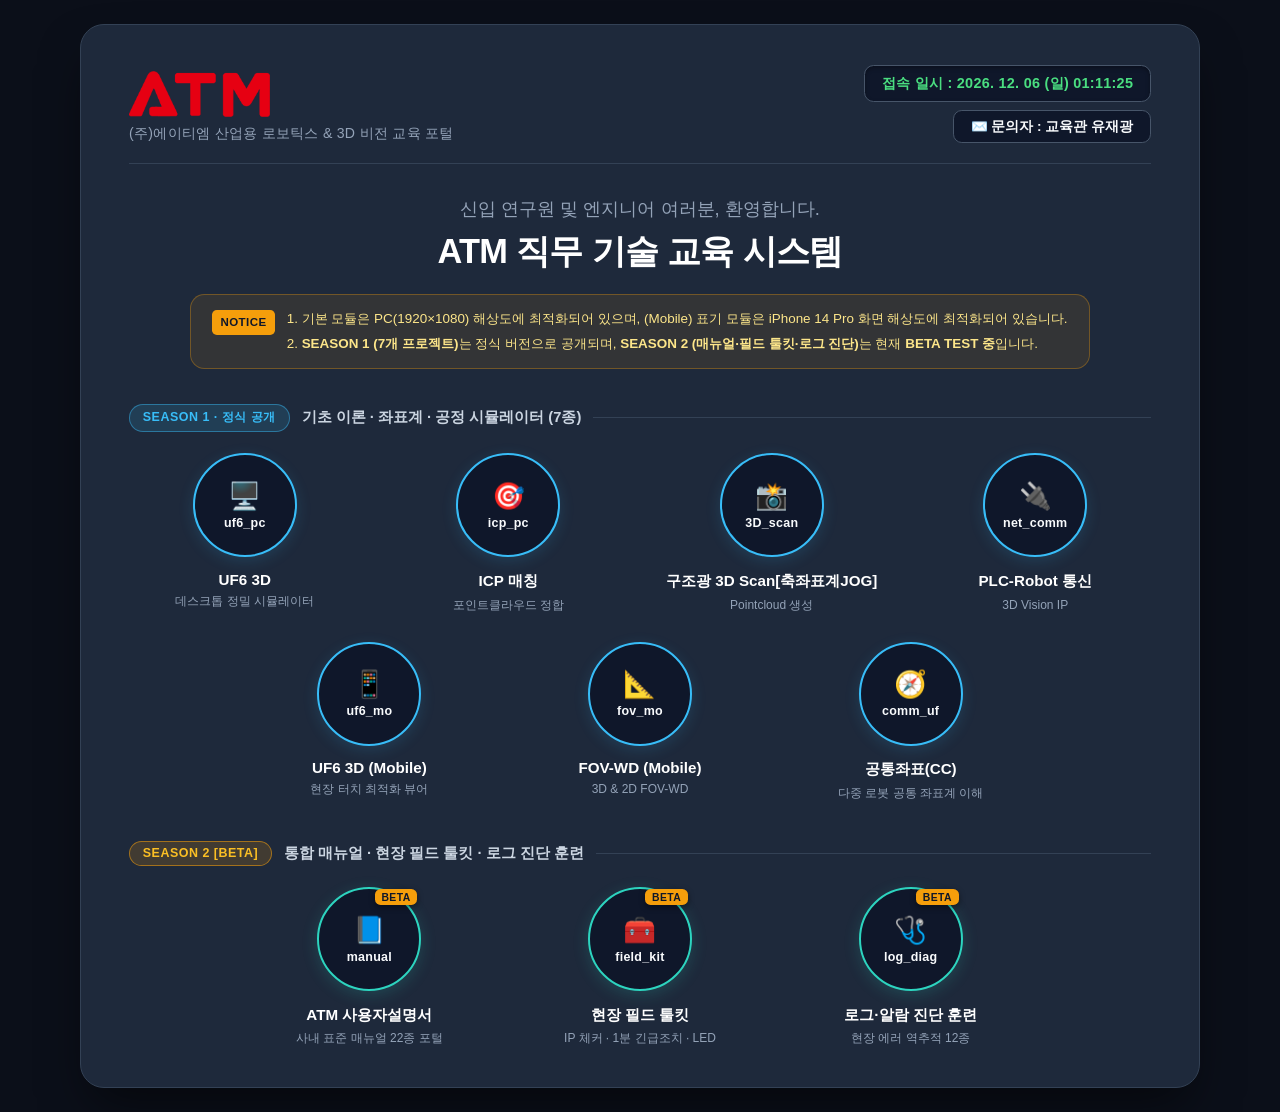
==== commit 1ab4a1cf: "Update index.html" ====
--- a/index.html
+++ b/index.html
@@ -255,7 +255,7 @@
       align-items: start;
     }
 
-    /* SEASON 2: BETA TEST 중 3개 프로젝트 */
+    /* SEASON 2: BETA 중 3개 프로젝트 */
     .s2-wrapper {
       display: grid;
       grid-template-columns: repeat(3, 1fr);
@@ -556,7 +556,7 @@
             <span class="btn-icon">📸</span>
             <span class="btn-code">3D_scan</span>
           </div>
-          <div class="module-title">구조광 3D Scan</div>
+          <div class="module-title">구조광 3D Scan[축좌표계JOG]</div>
           <div class="module-desc">Pointcloud 생성</div>
         </a>
 
@@ -567,7 +567,7 @@
             <span class="btn-code">net_comm</span>
           </div>
           <div class="module-title">PLC-Robot 통신</div>
-          <div class="module-desc">3D 비전 핸드셰이크</div>
+          <div class="module-desc">3D Vision IP</div>
         </a>
       </div>
 
@@ -590,7 +590,7 @@
             <span class="btn-code">fov_mo</span>
           </div>
           <div class="module-title">FOV-WD (Mobile)</div>
-          <div class="module-desc">광학 화각 및 작업거리</div>
+          <div class="module-desc">3D & 2D FOV-WD</div>
         </a>
 
         <!-- ⑦ 공통좌표(CC) -->
@@ -600,14 +600,14 @@
             <span class="btn-code">comm_uf</span>
           </div>
           <div class="module-title">공통좌표(CC)</div>
-          <div class="module-desc">다중 로봇 공통 좌표계 정합</div>
+          <div class="module-desc">다중 로봇 공통 좌표계 이해</div>
         </a>
       </div>
     </nav>
 
-    <!-- 4. SEASON 2: BETA TEST 중 -->
+    <!-- 4. SEASON 2: BETA -->
     <div class="section-divider">
-      <span class="season-pill s2-beta">SEASON 2 · BETA TEST 중</span>
+      <span class="season-pill s2-beta">SEASON 2  [BETA]</span>
       <span class="section-label">통합 매뉴얼 · 현장 필드 툴킷 · 로그 진단 훈련</span>
       <span class="divider-line"></span>
     </div>
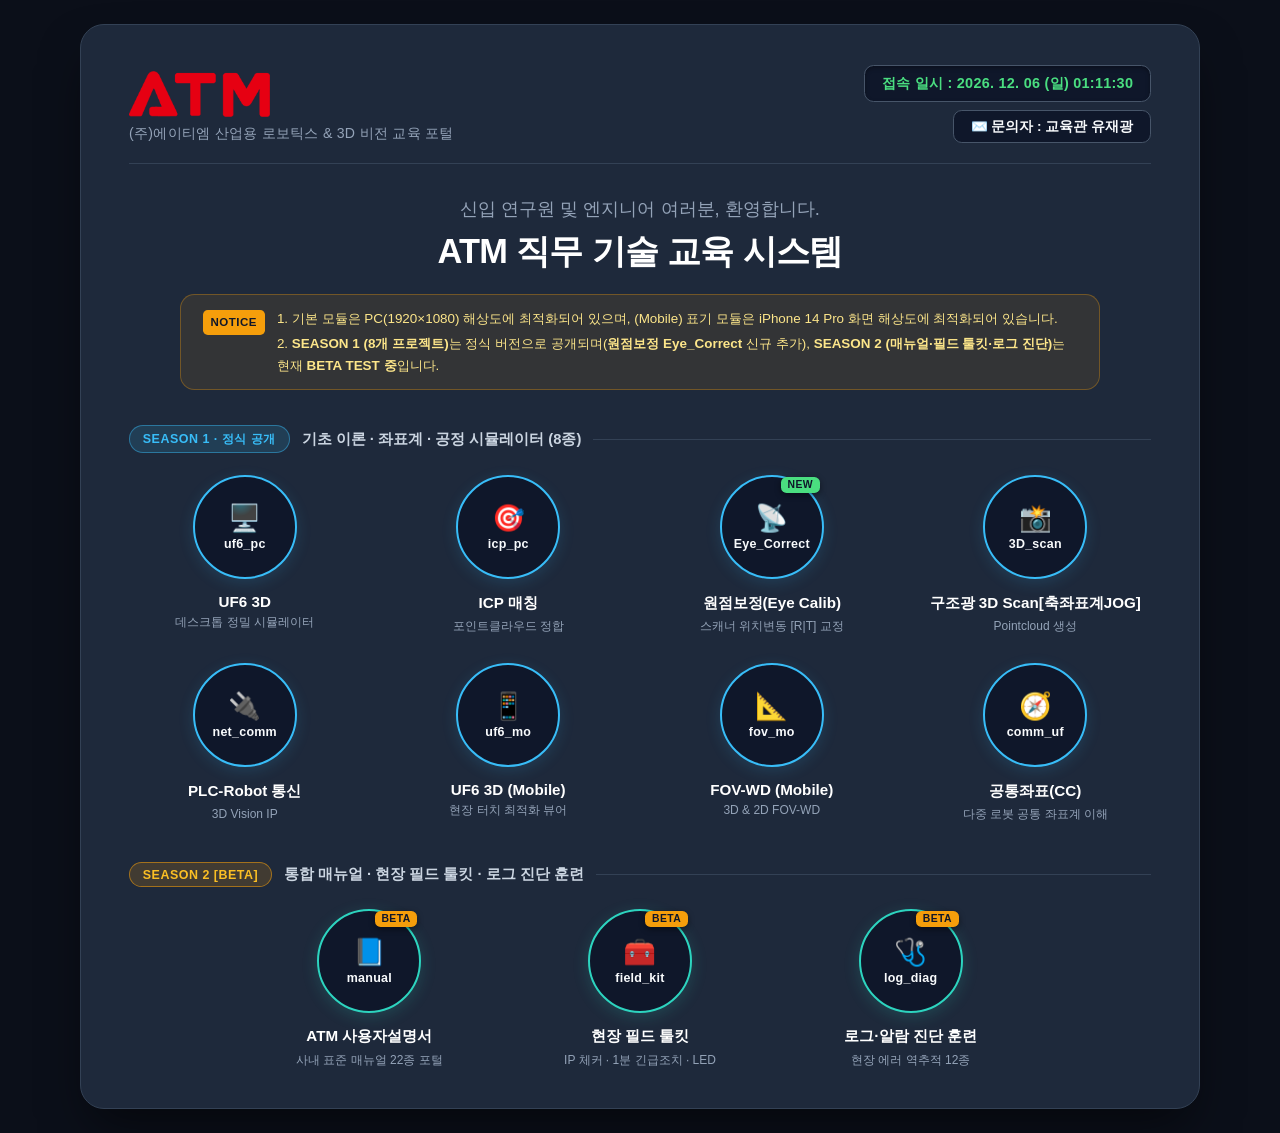
==== commit bf7aa3f5: "Eye_Correct.html add. 원점 보정용 시뮬레이터 프로젝트 추가됨" ====
--- a/index.html
+++ b/index.html
@@ -228,7 +228,7 @@
       background: var(--card-border);
     }
 
-    /* SEASON 1: 7개 정식 프로젝트 (상단 4개 + 하단 3개) */
+    /* SEASON 1: 8개 정식 프로젝트 (상단 4개 + 하단 4개 균형 배치) */
     .s1-wrapper {
       display: flex;
       flex-direction: column;
@@ -240,17 +240,6 @@
       display: grid;
       grid-template-columns: repeat(4, 1fr);
       gap: 1.5rem 2rem;
-      justify-items: center;
-      align-items: start;
-    }
-
-    .modules-row-3 {
-      display: grid;
-      grid-template-columns: repeat(3, 1fr);
-      gap: 1.5rem 2rem;
-      max-width: 780px;
-      width: 100%;
-      margin: 0 auto;
       justify-items: center;
       align-items: start;
     }
@@ -274,7 +263,7 @@
       text-decoration: none;
       color: inherit;
       width: 100%;
-      max-width: 170px;
+      max-width: 175px;
       position: relative;
       transition: transform 0.25s cubic-bezier(0.4, 0, 0.2, 1);
     }
@@ -342,7 +331,7 @@
       color: #0f172a;
     }
 
-    /* 시즌 2 BETA 뱃지 */
+    /* NEW / BETA 뱃지 */
     .beta-badge {
       position: absolute;
       top: 0px;
@@ -357,6 +346,20 @@
       box-shadow: 0 2px 6px rgba(0, 0, 0, 0.45);
     }
 
+    .new-badge {
+      position: absolute;
+      top: 0px;
+      right: 2px;
+      background: var(--accent-green);
+      color: #0f172a;
+      font-size: 0.65rem;
+      font-weight: 800;
+      padding: 0.15rem 0.42rem;
+      border-radius: 0.35rem;
+      letter-spacing: 0.04em;
+      box-shadow: 0 2px 6px rgba(0, 0, 0, 0.45);
+    }
+
     /* 버튼 하단 텍스트 */
     .module-title {
       margin-top: 0.85rem;
@@ -383,7 +386,6 @@
       }
 
       .modules-row-4,
-      .modules-row-3,
       .s2-wrapper {
         gap: 1.5rem 1rem;
       }
@@ -456,7 +458,6 @@
       }
 
       .modules-row-4,
-      .modules-row-3,
       .s2-wrapper {
         grid-template-columns: repeat(2, 1fr);
         gap: 1.25rem 0.75rem;
@@ -515,15 +516,15 @@
         <span class="notice-tag">NOTICE</span>
         <div class="notice-list">
           <span>1. 기본 모듈은 PC(1920×1080) 해상도에 최적화되어 있으며, (Mobile) 표기 모듈은 iPhone 14 Pro 화면 해상도에 최적화되어 있습니다.</span>
-          <span>2. <strong>SEASON 1 (7개 프로젝트)</strong>는 정식 버전으로 공개되며, <strong>SEASON 2 (매뉴얼·필드 툴킷·로그 진단)</strong>는 현재 <strong>BETA TEST 중</strong>입니다.</span>
+          <span>2. <strong>SEASON 1 (8개 프로젝트)</strong>는 정식 버전으로 공개되며(<strong>원점보정 Eye_Correct</strong> 신규 추가), <strong>SEASON 2 (매뉴얼·필드 툴킷·로그 진단)</strong>는 현재 <strong>BETA TEST 중</strong>입니다.</span>
         </div>
       </div>
     </section>
 
-    <!-- 3. SEASON 1: 7개 정식 프로젝트 (BETA 라벨 제거) -->
+    <!-- 3. SEASON 1: 8개 정식 프로젝트 (4 × 2 그리드 배치) -->
     <div class="section-divider">
       <span class="season-pill">SEASON 1 · 정식 공개</span>
-      <span class="section-label">기초 이론 · 좌표계 · 공정 시뮬레이터 (7종)</span>
+      <span class="section-label">기초 이론 · 좌표계 · 공정 시뮬레이터 (8종)</span>
       <span class="divider-line"></span>
     </div>
 
@@ -550,7 +551,18 @@
           <div class="module-desc">포인트클라우드 정합</div>
         </a>
 
-        <!-- ③ 구조광 3D Scan -->
+        <!-- ③ 원점보정 (Eye Calibration) - 신규 추가 -->
+        <a href="Eye_Correct.html" class="module-item">
+          <div class="circle-btn">
+            <span class="new-badge">NEW</span>
+            <span class="btn-icon">📡</span>
+            <span class="btn-code">Eye_Correct</span>
+          </div>
+          <div class="module-title">원점보정(Eye Calib)</div>
+          <div class="module-desc">스캐너 위치변동 [R|T] 교정</div>
+        </a>
+
+        <!-- ④ 구조광 3D Scan -->
         <a href="3D_scan.html" class="module-item">
           <div class="circle-btn">
             <span class="btn-icon">📸</span>
@@ -559,8 +571,11 @@
           <div class="module-title">구조광 3D Scan[축좌표계JOG]</div>
           <div class="module-desc">Pointcloud 생성</div>
         </a>
-
-        <!-- ④ PLC-Robot 통신 -->
+      </div>
+
+      <!-- 하단 행: 4개 모듈 -->
+      <div class="modules-row-4">
+        <!-- ⑤ PLC-Robot 통신 -->
         <a href="net_comm.html" class="module-item">
           <div class="circle-btn">
             <span class="btn-icon">🔌</span>
@@ -569,11 +584,8 @@
           <div class="module-title">PLC-Robot 통신</div>
           <div class="module-desc">3D Vision IP</div>
         </a>
-      </div>
-
-      <!-- 하단 행: 3개 모듈 -->
-      <div class="modules-row-3">
-        <!-- ⑤ UF6 3D (Mobile) -->
+
+        <!-- ⑥ UF6 3D (Mobile) -->
         <a href="uf6_mo.html" class="module-item">
           <div class="circle-btn">
             <span class="btn-icon">📱</span>
@@ -583,7 +595,7 @@
           <div class="module-desc">현장 터치 최적화 뷰어</div>
         </a>
 
-        <!-- ⑥ FOV-WD (Mobile) -->
+        <!-- ⑦ FOV-WD (Mobile) -->
         <a href="fov_mo.html" class="module-item">
           <div class="circle-btn">
             <span class="btn-icon">📐</span>
@@ -593,7 +605,7 @@
           <div class="module-desc">3D & 2D FOV-WD</div>
         </a>
 
-        <!-- ⑦ 공통좌표(CC) -->
+        <!-- ⑧ 공통좌표(CC) -->
         <a href="comm_uf.html" class="module-item">
           <div class="circle-btn">
             <span class="btn-icon">🧭</span>
@@ -613,7 +625,7 @@
     </div>
 
     <nav class="s2-wrapper">
-      <!-- ⑧ ATM 사용자설명서 -->
+      <!-- ⑨ ATM 사용자설명서 -->
       <a href="manual.html" class="module-item is-s2">
         <div class="circle-btn">
           <span class="beta-badge">BETA</span>
@@ -624,7 +636,7 @@
         <div class="module-desc">사내 표준 매뉴얼 22종 포털</div>
       </a>
 
-      <!-- ⑨ 현장 필드 툴킷 -->
+      <!-- ⑩ 현장 필드 툴킷 -->
       <a href="field_kit.html" class="module-item is-s2">
         <div class="circle-btn">
           <span class="beta-badge">BETA</span>
@@ -635,7 +647,7 @@
         <div class="module-desc">IP 체커 · 1분 긴급조치 · LED</div>
       </a>
 
-      <!-- ⑩ 로그·알람 진단 훈련 -->
+      <!-- ⑪ 로그·알람 진단 훈련 -->
       <a href="log_diag.html" class="module-item is-s2">
         <div class="circle-btn">
           <span class="beta-badge">BETA</span>
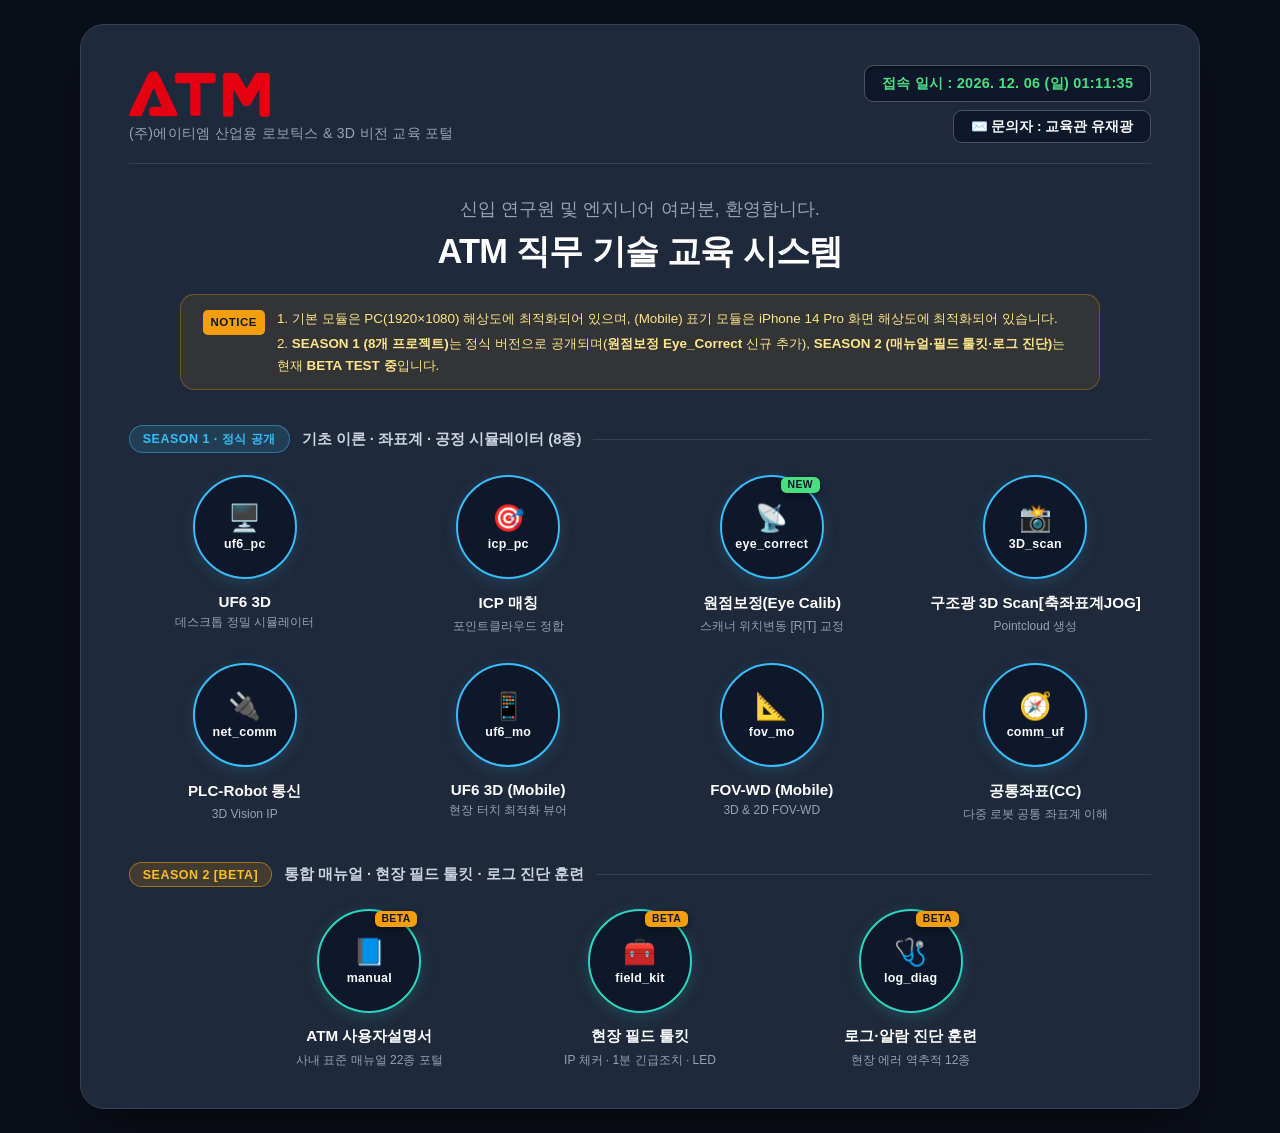
==== commit 8f97ce48: "Refactor eye_correct.html to v2.0 (Nov.29): lowercase filename and hide target point cloud until STE" ====
--- a/index.html
+++ b/index.html
@@ -552,11 +552,11 @@
         </a>
 
         <!-- ③ 원점보정 (Eye Calibration) - 신규 추가 -->
-        <a href="Eye_Correct.html" class="module-item">
+        <a href="eye_correct.html" class="module-item">
           <div class="circle-btn">
             <span class="new-badge">NEW</span>
             <span class="btn-icon">📡</span>
-            <span class="btn-code">Eye_Correct</span>
+            <span class="btn-code">eye_correct</span>
           </div>
           <div class="module-title">원점보정(Eye Calib)</div>
           <div class="module-desc">스캐너 위치변동 [R|T] 교정</div>
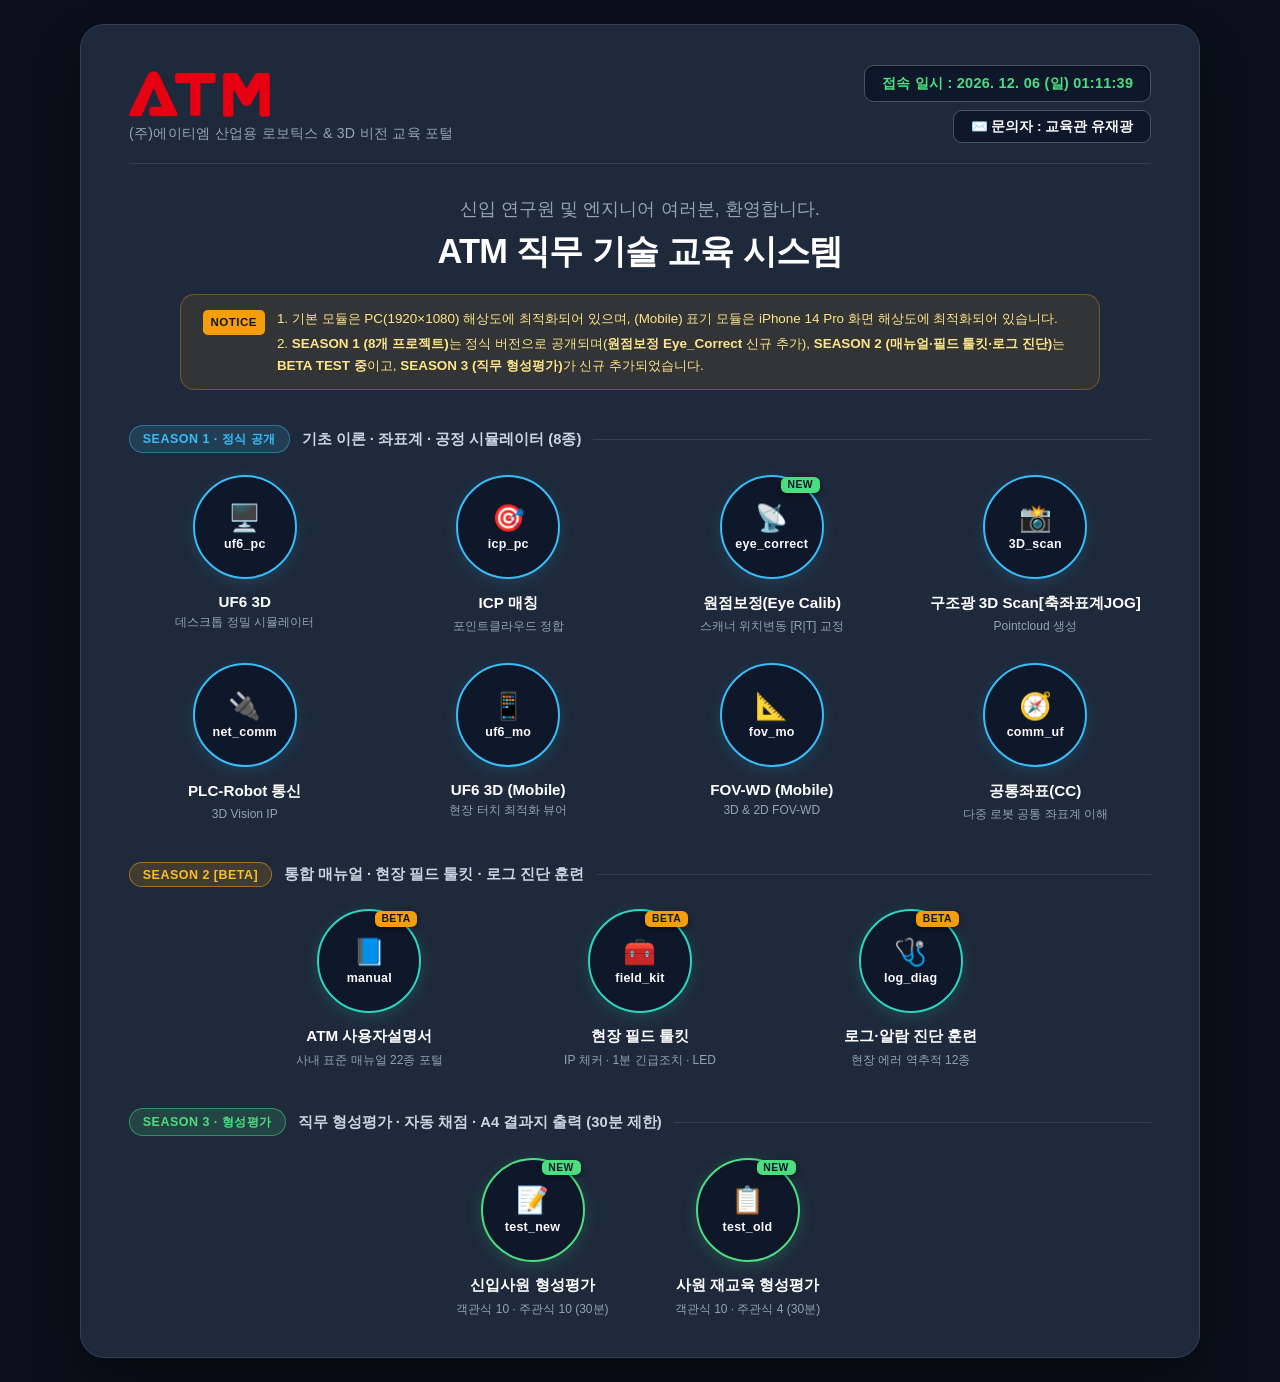
==== commit c1342f93: "Add SEASON 3 online exams (test_new, test_old) with Google Sheets sync" ====
--- a/index.html
+++ b/index.html
@@ -215,6 +215,12 @@
       color: #fbbf24;
     }
 
+    .season-pill.s3-exam {
+      background: rgba(74, 222, 128, 0.14);
+      border: 1px solid rgba(74, 222, 128, 0.5);
+      color: var(--accent-green);
+    }
+
     .section-label {
       font-size: 0.92rem;
       font-weight: 700;
@@ -251,9 +257,20 @@
       gap: 1.5rem 2rem;
       max-width: 780px;
       width: 100%;
-      margin: 0 auto;
+      margin: 0 auto 2.5rem;
       justify-items: center;
       align-items: start;
+    }
+
+    /* SEASON 3: 형성평가 (향후 설문 등 확장 가능) */
+    .s3-wrapper {
+      display: flex;
+      justify-content: center;
+      flex-wrap: wrap;
+      gap: 1.5rem 2.5rem;
+      max-width: 780px;
+      width: 100%;
+      margin: 0 auto;
     }
 
     .module-item {
@@ -305,6 +322,22 @@
       background: var(--accent-teal);
       border-color: var(--accent-teal);
       box-shadow: 0 0 24px rgba(45, 212, 191, 0.55);
+    }
+
+    /* SEASON 3 원형 버튼 디자인 */
+    .module-item.is-s3 .circle-btn {
+      border-color: var(--accent-green);
+      box-shadow: 0 4px 16px rgba(74, 222, 128, 0.18);
+    }
+
+    .module-item.is-s3:hover .circle-btn {
+      background: var(--accent-green);
+      border-color: var(--accent-green);
+      box-shadow: 0 0 24px rgba(74, 222, 128, 0.55);
+    }
+
+    .module-item.is-s3 .btn-icon {
+      color: var(--accent-green);
     }
 
     .btn-icon {
@@ -516,7 +549,7 @@
         <span class="notice-tag">NOTICE</span>
         <div class="notice-list">
           <span>1. 기본 모듈은 PC(1920×1080) 해상도에 최적화되어 있으며, (Mobile) 표기 모듈은 iPhone 14 Pro 화면 해상도에 최적화되어 있습니다.</span>
-          <span>2. <strong>SEASON 1 (8개 프로젝트)</strong>는 정식 버전으로 공개되며(<strong>원점보정 Eye_Correct</strong> 신규 추가), <strong>SEASON 2 (매뉴얼·필드 툴킷·로그 진단)</strong>는 현재 <strong>BETA TEST 중</strong>입니다.</span>
+          <span>2. <strong>SEASON 1 (8개 프로젝트)</strong>는 정식 버전으로 공개되며(<strong>원점보정 Eye_Correct</strong> 신규 추가), <strong>SEASON 2 (매뉴얼·필드 툴킷·로그 진단)</strong>는 <strong>BETA TEST 중</strong>이고, <strong>SEASON 3 (직무 형성평가)</strong>가 신규 추가되었습니다.</span>
         </div>
       </div>
     </section>
@@ -658,6 +691,37 @@
         <div class="module-desc">현장 에러 역추적 12종</div>
       </a>
     </nav>
+
+    <!-- 5. SEASON 3: 직무 형성평가 (신입/재교육 및 향후 설문 확장) -->
+    <div class="section-divider">
+      <span class="season-pill s3-exam">SEASON 3 · 형성평가</span>
+      <span class="section-label">직무 형성평가 · 자동 채점 · A4 결과지 출력 (30분 제한)</span>
+      <span class="divider-line"></span>
+    </div>
+
+    <nav class="s3-wrapper">
+      <!-- ⑫ 신입사원 형성평가 -->
+      <a href="test_new.html" class="module-item is-s3">
+        <div class="circle-btn">
+          <span class="new-badge">NEW</span>
+          <span class="btn-icon">📝</span>
+          <span class="btn-code">test_new</span>
+        </div>
+        <div class="module-title">신입사원 형성평가</div>
+        <div class="module-desc">객관식 10 · 주관식 10 (30분)</div>
+      </a>
+
+      <!-- ⑬ 사원 재교육 형성평가 -->
+      <a href="test_old.html" class="module-item is-s3">
+        <div class="circle-btn">
+          <span class="new-badge">NEW</span>
+          <span class="btn-icon">📋</span>
+          <span class="btn-code">test_old</span>
+        </div>
+        <div class="module-title">사원 재교육 형성평가</div>
+        <div class="module-desc">객관식 10 · 주관식 4 (30분)</div>
+      </a>
+    </nav>
   </main>
 
   <script>
